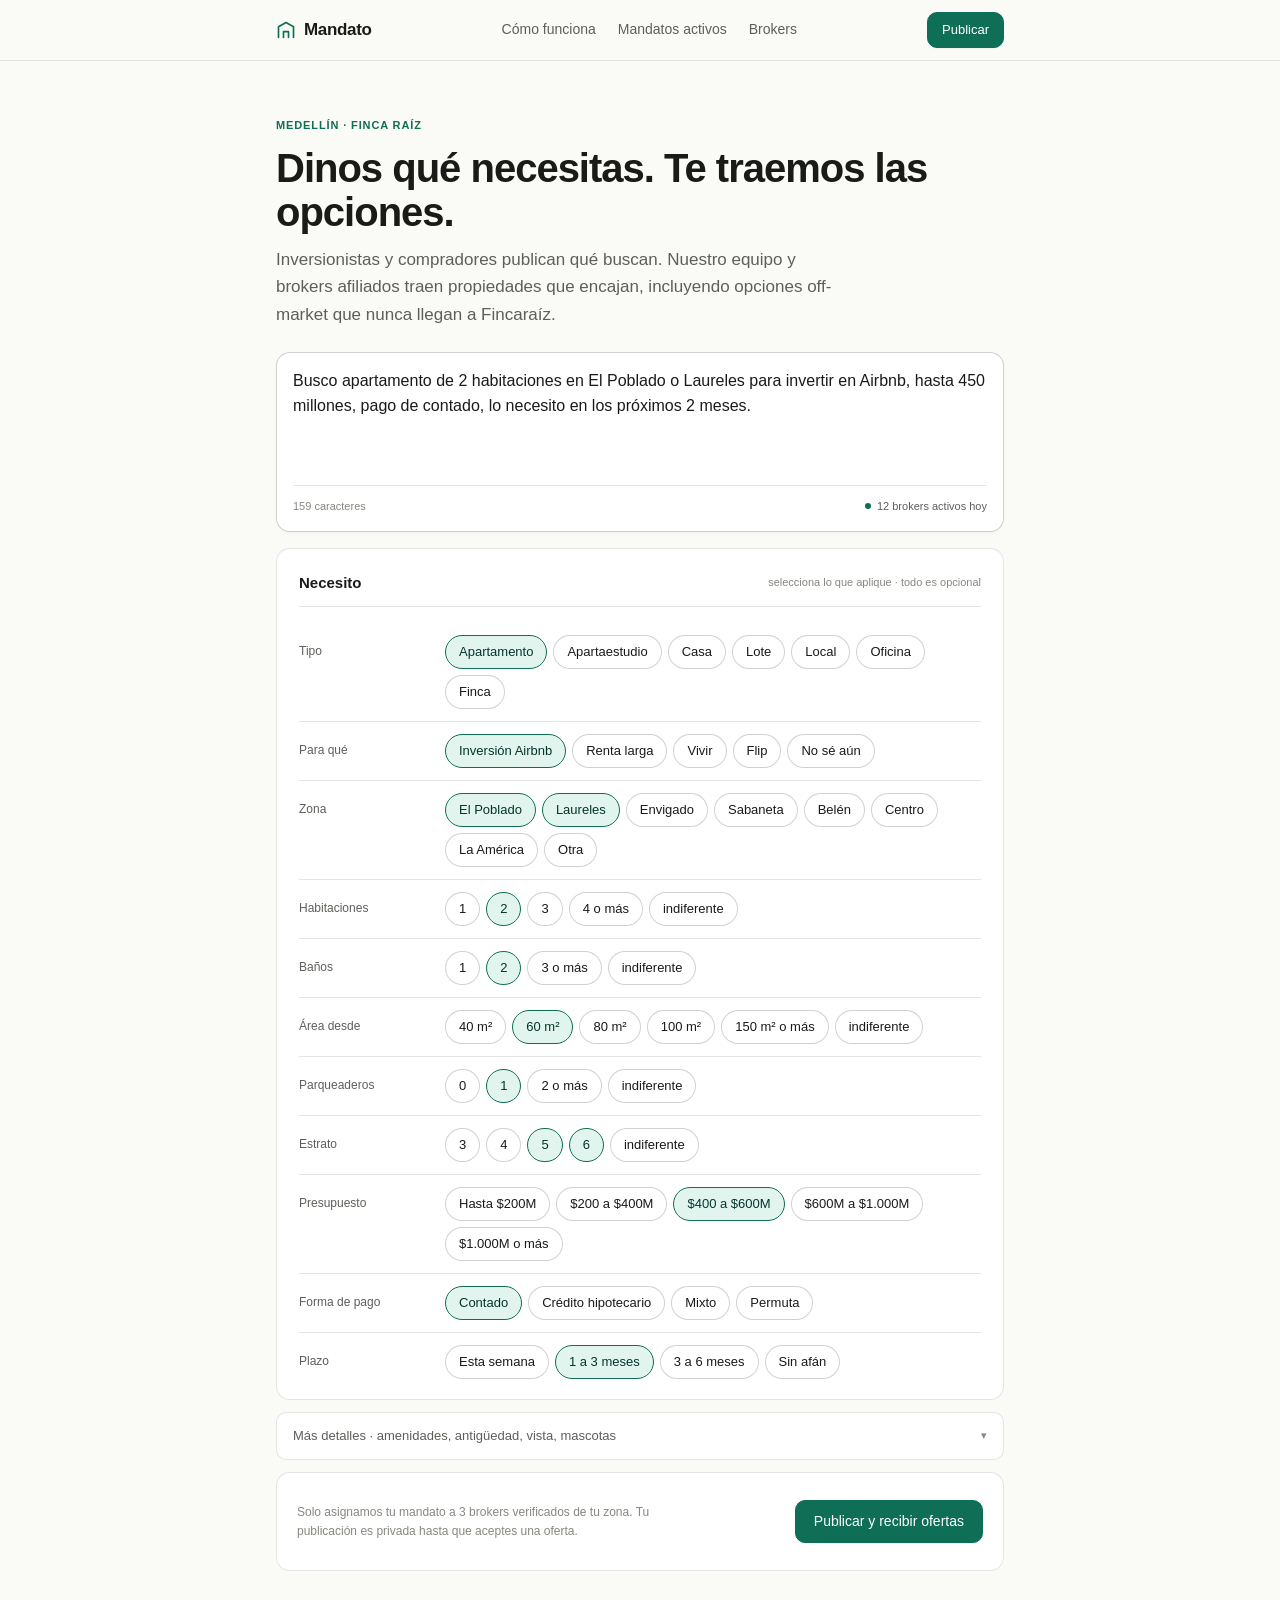
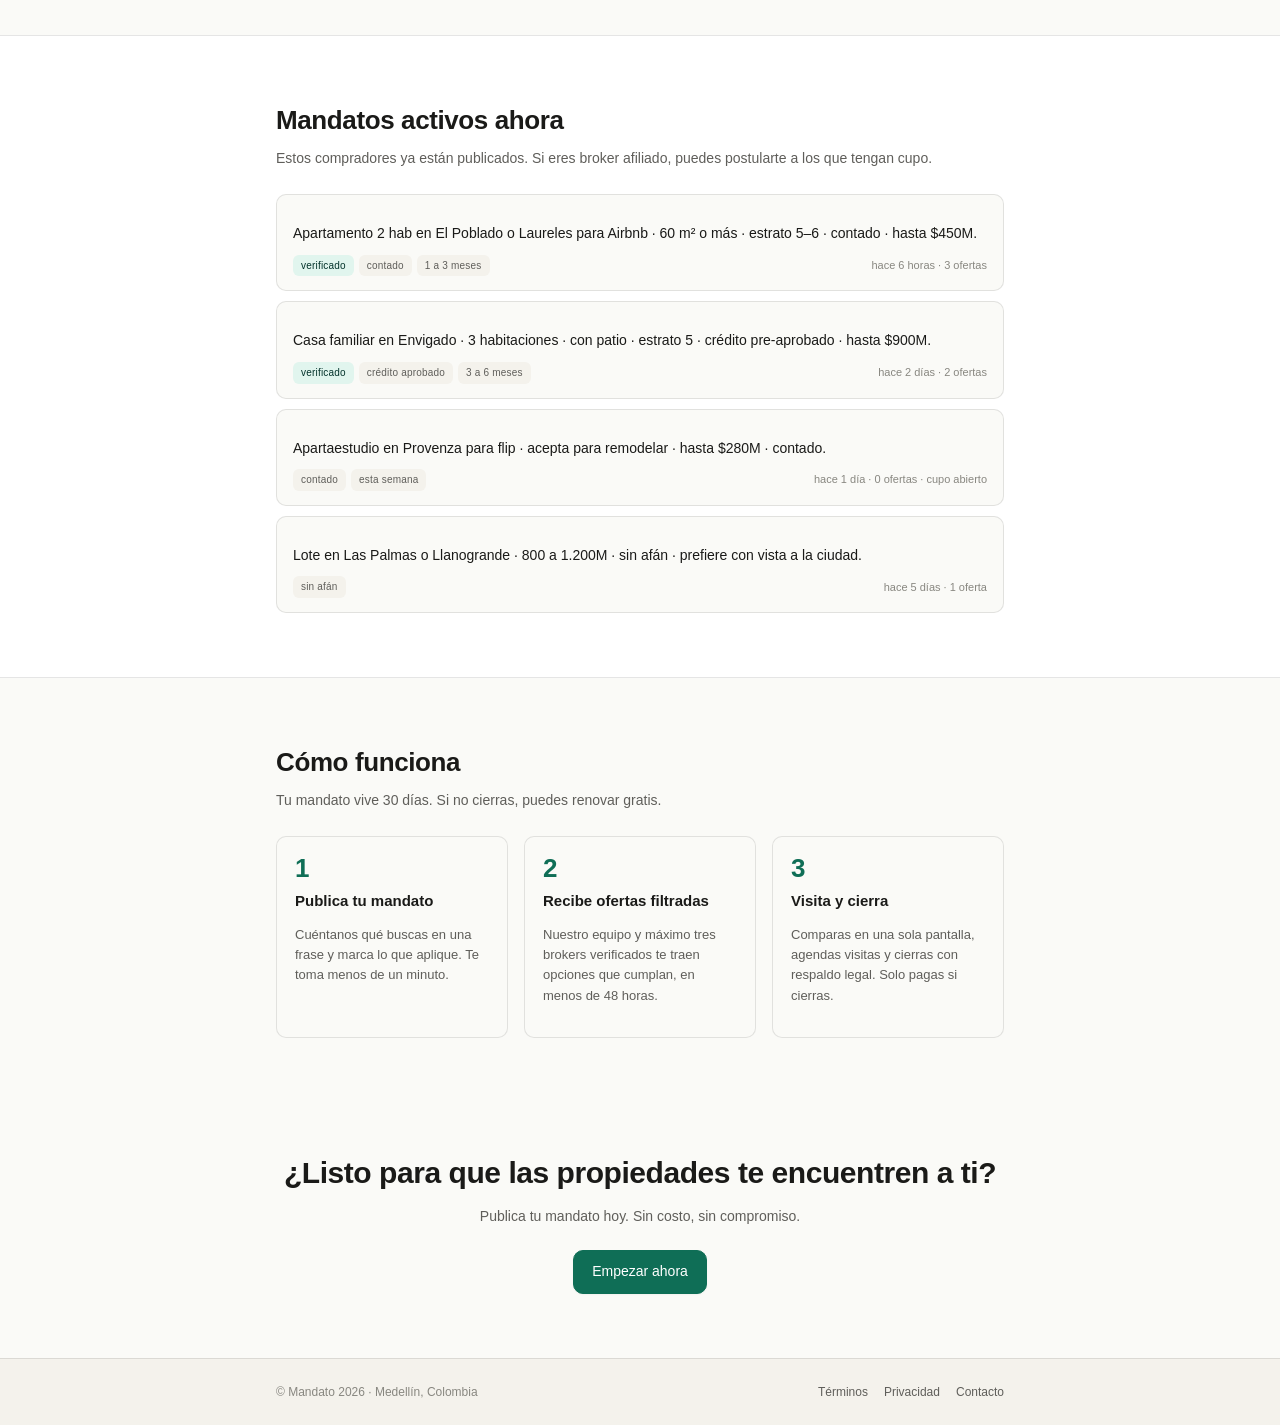
==== index.html @ caf21df0 "Add files via upload" ====
<!DOCTYPE html>
<html lang="es-CO">
<head>
<meta charset="UTF-8">
<meta name="viewport" content="width=device-width, initial-scale=1.0, viewport-fit=cover">
<meta name="theme-color" content="#0F6E56">
<title>Mandato — Dinos qué necesitas. Te traemos las opciones.</title>
<meta name="description" content="Plataforma de finca raíz al revés en Medellín. Publica qué inmueble buscas y recibe ofertas de brokers verificados, incluyendo opciones off-market.">
<meta property="og:title" content="Mandato — Tú dices qué buscas">
<meta property="og:description" content="Inversionistas y compradores publican qué necesitan. Brokers afiliados traen las opciones.">
<meta property="og:type" content="website">
<style>
  /* ===== Reset ===== */
  *, *::before, *::after { box-sizing: border-box; }
  html { -webkit-text-size-adjust: 100%; scroll-behavior: smooth; }
  body { margin: 0; }
  button { font: inherit; color: inherit; cursor: pointer; }
  textarea { font: inherit; }
  a { color: inherit; }

  /* ===== Variables ===== */
  :root {
    --brand: #0F6E56;
    --brand-hover: #0C5A47;
    --brand-light: #E1F5EE;
    --brand-text: #04342C;
    --bg: #FAFAF7;
    --surface: #FFFFFF;
    --surface-alt: #F4F2EC;
    --text: #1A1A18;
    --text-muted: #5F5E5A;
    --text-faint: #888780;
    --border: rgba(0, 0, 0, 0.1);
    --border-strong: rgba(0, 0, 0, 0.18);
    --radius-sm: 6px;
    --radius-md: 10px;
    --radius-lg: 14px;
    --radius-pill: 999px;
    --shadow-sm: 0 1px 2px rgba(0, 0, 0, 0.04);
    --shadow-md: 0 4px 16px rgba(0, 0, 0, 0.06);
    --font-sans: -apple-system, BlinkMacSystemFont, "Inter", "Segoe UI", Roboto, "Helvetica Neue", Arial, sans-serif;
    --max-width: 760px;
  }

  @media (prefers-color-scheme: dark) {
    :root {
      --brand: #5DCAA5;
      --brand-hover: #7FD9BC;
      --brand-light: rgba(29, 158, 117, 0.18);
      --brand-text: #9FE1CB;
      --bg: #18181A;
      --surface: #1F1F22;
      --surface-alt: #15151A;
      --text: #F2F1ED;
      --text-muted: #A8A8A4;
      --text-faint: #6E6E6A;
      --border: rgba(255, 255, 255, 0.08);
      --border-strong: rgba(255, 255, 255, 0.16);
    }
  }

  body {
    font-family: var(--font-sans);
    font-size: 16px;
    line-height: 1.55;
    color: var(--text);
    background: var(--bg);
    -webkit-font-smoothing: antialiased;
    -moz-osx-font-smoothing: grayscale;
  }

  /* ===== Layout helpers ===== */
  .wrap { max-width: var(--max-width); margin: 0 auto; padding: 0 16px; }
  .sr-only { position: absolute; width: 1px; height: 1px; padding: 0; margin: -1px; overflow: hidden; clip: rect(0,0,0,0); white-space: nowrap; border: 0; }

  /* ===== Navbar ===== */
  .nav {
    position: sticky;
    top: 0;
    z-index: 50;
    background: rgba(250, 250, 247, 0.92);
    backdrop-filter: saturate(140%) blur(10px);
    -webkit-backdrop-filter: saturate(140%) blur(10px);
    border-bottom: 0.5px solid var(--border);
  }
  @media (prefers-color-scheme: dark) {
    .nav { background: rgba(24, 24, 26, 0.85); }
  }
  .nav-inner {
    display: flex;
    justify-content: space-between;
    align-items: center;
    padding: 12px 16px;
    max-width: var(--max-width);
    margin: 0 auto;
  }
  .brand { display: flex; align-items: center; gap: 8px; text-decoration: none; }
  .brand-icon { color: var(--brand); }
  .brand-name { font-size: 17px; font-weight: 600; letter-spacing: -0.02em; color: var(--text); }
  .nav-links { display: none; gap: 22px; align-items: center; }
  .nav-links a { text-decoration: none; color: var(--text-muted); font-size: 14px; transition: color 0.15s; }
  .nav-links a:hover { color: var(--text); }
  @media (min-width: 720px) {
    .nav-links { display: flex; }
  }

  /* ===== Buttons ===== */
  .btn {
    display: inline-flex;
    align-items: center;
    justify-content: center;
    gap: 6px;
    padding: 10px 18px;
    border-radius: var(--radius-md);
    font-size: 14px;
    font-weight: 500;
    border: 0.5px solid var(--border-strong);
    background: var(--surface);
    color: var(--text);
    transition: all 0.15s;
    text-decoration: none;
    min-height: 40px;
  }
  .btn:hover { background: var(--surface-alt); }
  .btn-primary {
    background: var(--brand);
    border-color: var(--brand);
    color: white;
    box-shadow: var(--shadow-sm);
  }
  .btn-primary:hover { background: var(--brand-hover); border-color: var(--brand-hover); }
  .btn-sm { padding: 7px 14px; font-size: 13px; min-height: 34px; }
  .btn-block { width: 100%; }
  @media (min-width: 720px) {
    .btn-block { width: auto; }
  }

  /* ===== Hero ===== */
  .hero {
    padding: 32px 0 24px;
  }
  .hero-eyebrow {
    font-size: 11px;
    color: var(--brand);
    letter-spacing: 0.08em;
    text-transform: uppercase;
    font-weight: 600;
    margin-bottom: 12px;
  }
  .hero h1 {
    font-size: 28px;
    line-height: 1.15;
    letter-spacing: -0.025em;
    margin: 0 0 12px;
    font-weight: 600;
    color: var(--text);
  }
  .hero-lead {
    font-size: 15px;
    color: var(--text-muted);
    line-height: 1.6;
    margin: 0 0 24px;
    max-width: 580px;
  }
  @media (min-width: 720px) {
    .hero { padding: 56px 0 32px; }
    .hero h1 { font-size: 40px; line-height: 1.1; }
    .hero-lead { font-size: 17px; }
  }

  /* ===== Composer ===== */
  .composer {
    background: var(--surface);
    border: 0.5px solid var(--border-strong);
    border-radius: var(--radius-lg);
    padding: 16px;
    margin-bottom: 16px;
    box-shadow: var(--shadow-sm);
    transition: border-color 0.15s, box-shadow 0.15s;
  }
  .composer:focus-within {
    border-color: var(--brand);
    box-shadow: 0 0 0 3px var(--brand-light);
  }
  .composer textarea {
    width: 100%;
    min-height: 96px;
    border: none;
    background: transparent;
    resize: none;
    font-size: 16px;
    line-height: 1.55;
    color: var(--text);
    outline: none;
    padding: 0;
  }
  .composer textarea::placeholder { color: var(--text-faint); }
  .composer-foot {
    display: flex;
    justify-content: space-between;
    align-items: center;
    margin-top: 12px;
    padding-top: 12px;
    border-top: 0.5px solid var(--border);
    font-size: 11px;
    color: var(--text-faint);
    flex-wrap: wrap;
    gap: 8px;
  }

  /* ===== Necesito block ===== */
  .necesito {
    background: var(--surface);
    border: 0.5px solid var(--border);
    border-radius: var(--radius-lg);
    padding: 18px 16px 6px;
    margin-bottom: 12px;
  }
  .necesito-head {
    display: flex;
    justify-content: space-between;
    align-items: center;
    margin-bottom: 16px;
    padding-bottom: 12px;
    border-bottom: 0.5px solid var(--border);
    flex-wrap: wrap;
    gap: 6px;
  }
  .necesito-title { font-size: 15px; font-weight: 600; }
  .necesito-sub { font-size: 11px; color: var(--text-faint); }
  .row {
    padding: 12px 0;
    border-bottom: 0.5px solid var(--border);
  }
  .row:last-child { border-bottom: none; }
  .row-label {
    display: block;
    font-size: 12px;
    color: var(--text-muted);
    font-weight: 500;
    margin-bottom: 8px;
  }
  @media (min-width: 640px) {
    .necesito { padding: 22px 22px 8px; }
    .row {
      display: grid;
      grid-template-columns: 130px 1fr;
      gap: 16px;
      align-items: flex-start;
    }
    .row-label { padding-top: 7px; margin-bottom: 0; }
  }

  /* ===== Chips ===== */
  .chip-row {
    display: flex;
    flex-wrap: wrap;
    gap: 6px;
  }
  .chip {
    border: 0.5px solid var(--border-strong);
    background: var(--surface);
    padding: 8px 13px;
    border-radius: var(--radius-pill);
    font-size: 13px;
    cursor: pointer;
    user-select: none;
    color: var(--text);
    transition: all 0.12s;
    line-height: 1.2;
    min-height: 34px;
    display: inline-flex;
    align-items: center;
  }
  .chip:hover { border-color: var(--text-muted); }
  .chip.selected {
    background: var(--brand-light);
    border-color: var(--brand);
    color: var(--brand-text);
    font-weight: 500;
  }
  .chip:active { transform: scale(0.97); }

  /* ===== More toggle ===== */
  .more-toggle {
    background: var(--surface);
    border: 0.5px solid var(--border);
    border-radius: var(--radius-md);
    padding: 13px 16px;
    margin-bottom: 12px;
    width: 100%;
    display: flex;
    justify-content: space-between;
    align-items: center;
    user-select: none;
    text-align: left;
    transition: background 0.12s;
  }
  .more-toggle:hover { background: var(--surface-alt); }
  .more-toggle-text { font-size: 13px; color: var(--text-muted); }
  .more-toggle-arrow {
    color: var(--text-faint);
    font-size: 11px;
    transition: transform 0.2s;
    margin-left: 8px;
  }
  .more-toggle.open .more-toggle-arrow { transform: rotate(180deg); }
  .more-content {
    max-height: 0;
    overflow: hidden;
    transition: max-height 0.3s ease;
  }
  .more-content.open { max-height: 1200px; }
  .more-inner {
    background: var(--surface);
    border: 0.5px solid var(--border);
    border-radius: var(--radius-lg);
    padding: 14px 16px 6px;
    margin-bottom: 12px;
  }
  @media (min-width: 640px) {
    .more-inner { padding: 18px 22px 8px; }
  }

  /* ===== Publish bar ===== */
  .publish-bar {
    display: flex;
    flex-direction: column;
    gap: 14px;
    padding: 16px;
    background: var(--surface);
    border: 0.5px solid var(--border);
    border-radius: var(--radius-lg);
    margin-bottom: 32px;
  }
  .publish-note {
    font-size: 12px;
    color: var(--text-faint);
    line-height: 1.55;
  }
  @media (min-width: 720px) {
    .publish-bar {
      flex-direction: row;
      align-items: center;
      justify-content: space-between;
      padding: 18px 20px;
    }
    .publish-note { max-width: 380px; }
  }

  /* ===== Sections ===== */
  .section {
    padding: 40px 0;
  }
  .section.alt {
    background: var(--surface);
    border-top: 0.5px solid var(--border);
    border-bottom: 0.5px solid var(--border);
  }
  .section h2 {
    font-size: 22px;
    margin: 0 0 8px;
    font-weight: 600;
    letter-spacing: -0.015em;
  }
  .section-sub {
    font-size: 14px;
    color: var(--text-muted);
    margin: 0 0 24px;
  }
  @media (min-width: 720px) {
    .section { padding: 64px 0; }
    .section h2 { font-size: 26px; }
  }

  /* ===== Live feed ===== */
  .live-feed {
    display: flex;
    flex-direction: column;
    gap: 10px;
  }
  .live-card {
    background: var(--bg);
    border: 0.5px solid var(--border);
    border-radius: var(--radius-md);
    padding: 14px 16px;
    transition: border-color 0.15s;
  }
  .live-card:hover { border-color: var(--border-strong); }
  .live-text {
    font-size: 14px;
    line-height: 1.55;
    color: var(--text);
    margin-bottom: 10px;
  }
  .live-meta {
    display: flex;
    justify-content: space-between;
    align-items: center;
    flex-wrap: wrap;
    gap: 8px;
  }
  .live-tags { display: flex; gap: 5px; flex-wrap: wrap; }
  .live-tag {
    font-size: 10px;
    padding: 3px 8px;
    border-radius: var(--radius-sm);
    background: var(--surface-alt);
    color: var(--text-muted);
    font-weight: 500;
    letter-spacing: 0.02em;
  }
  .live-tag.hot {
    background: var(--brand-light);
    color: var(--brand-text);
  }
  .live-time { font-size: 11px; color: var(--text-faint); }

  /* ===== How it works ===== */
  .how-grid {
    display: grid;
    grid-template-columns: 1fr;
    gap: 14px;
  }
  .how-card {
    background: var(--bg);
    border: 0.5px solid var(--border);
    border-radius: var(--radius-md);
    padding: 18px 18px;
  }
  .how-num {
    font-size: 26px;
    font-weight: 600;
    color: var(--brand);
    margin-bottom: 8px;
    letter-spacing: -0.02em;
    line-height: 1;
  }
  .how-title {
    font-size: 15px;
    font-weight: 600;
    margin-bottom: 6px;
  }
  .how-desc {
    font-size: 13px;
    color: var(--text-muted);
    line-height: 1.55;
  }
  @media (min-width: 720px) {
    .how-grid { grid-template-columns: repeat(3, 1fr); gap: 16px; }
  }

  /* ===== Final CTA ===== */
  .final-cta {
    text-align: center;
    padding: 48px 0 64px;
  }
  .final-cta h2 {
    font-size: 24px;
    margin: 0 0 10px;
    font-weight: 600;
    letter-spacing: -0.015em;
  }
  .final-cta p {
    font-size: 14px;
    color: var(--text-muted);
    margin: 0 0 22px;
  }
  @media (min-width: 720px) {
    .final-cta h2 { font-size: 30px; }
  }

  /* ===== Footer ===== */
  footer {
    padding: 24px 0;
    background: var(--surface-alt);
    border-top: 0.5px solid var(--border);
  }
  .foot-inner {
    display: flex;
    justify-content: space-between;
    align-items: center;
    flex-wrap: wrap;
    gap: 12px;
  }
  .foot-text { font-size: 12px; color: var(--text-faint); }
  .foot-links { display: flex; gap: 16px; }
  .foot-links a {
    font-size: 12px;
    color: var(--text-muted);
    text-decoration: none;
    transition: color 0.12s;
  }
  .foot-links a:hover { color: var(--text); }

  /* ===== Live indicator ===== */
  .live-indicator {
    display: inline-flex;
    align-items: center;
    gap: 6px;
    font-size: 11px;
    color: var(--text-muted);
  }
  .live-dot {
    width: 6px;
    height: 6px;
    border-radius: 50%;
    background: var(--brand);
    animation: pulse 2s ease-in-out infinite;
  }
  @keyframes pulse {
    0%, 100% { opacity: 1; }
    50% { opacity: 0.4; }
  }
</style>
</head>
<body>

<header class="nav">
  <div class="nav-inner">
    <a href="#" class="brand" aria-label="Mandato inicio">
      <svg class="brand-icon" width="20" height="20" viewBox="0 0 24 24" fill="none" stroke="currentColor" stroke-width="2" stroke-linecap="round" stroke-linejoin="round">
        <path d="M3 21V8l9-5 9 5v13"/>
        <path d="M9 21v-7h6v7"/>
      </svg>
      <span class="brand-name">Mandato</span>
    </a>
    <nav class="nav-links" aria-label="Principal">
      <a href="#como-funciona">Cómo funciona</a>
      <a href="#mandatos">Mandatos activos</a>
      <a href="#brokers">Brokers</a>
    </nav>
    <a href="#publicar" class="btn btn-primary btn-sm">Publicar</a>
  </div>
</header>

<main>

<section class="hero" id="publicar">
  <div class="wrap">
    <div class="hero-eyebrow">Medellín · finca raíz</div>
    <h1>Dinos qué necesitas. Te traemos las opciones.</h1>
    <p class="hero-lead">Inversionistas y compradores publican qué buscan. Nuestro equipo y brokers afiliados traen propiedades que encajan, incluyendo opciones off-market que nunca llegan a Fincaraíz.</p>

    <div class="composer">
      <label class="sr-only" for="post">Cuéntanos qué necesitas</label>
      <textarea id="post" rows="3" placeholder="Cuéntanos en tus palabras qué buscas...">Busco apartamento de 2 habitaciones en El Poblado o Laureles para invertir en Airbnb, hasta 450 millones, pago de contado, lo necesito en los próximos 2 meses.</textarea>
      <div class="composer-foot">
        <span id="count">156 caracteres</span>
        <span class="live-indicator"><span class="live-dot"></span>12 brokers activos hoy</span>
      </div>
    </div>

    <div class="necesito">
      <div class="necesito-head">
        <span class="necesito-title">Necesito</span>
        <span class="necesito-sub">selecciona lo que aplique · todo es opcional</span>
      </div>

      <div class="row">
        <span class="row-label">Tipo</span>
        <div class="chip-row" data-multi>
          <button type="button" class="chip selected">Apartamento</button>
          <button type="button" class="chip">Apartaestudio</button>
          <button type="button" class="chip">Casa</button>
          <button type="button" class="chip">Lote</button>
          <button type="button" class="chip">Local</button>
          <button type="button" class="chip">Oficina</button>
          <button type="button" class="chip">Finca</button>
        </div>
      </div>

      <div class="row">
        <span class="row-label">Para qué</span>
        <div class="chip-row" data-single>
          <button type="button" class="chip selected">Inversión Airbnb</button>
          <button type="button" class="chip">Renta larga</button>
          <button type="button" class="chip">Vivir</button>
          <button type="button" class="chip">Flip</button>
          <button type="button" class="chip">No sé aún</button>
        </div>
      </div>

      <div class="row">
        <span class="row-label">Zona</span>
        <div class="chip-row" data-multi>
          <button type="button" class="chip selected">El Poblado</button>
          <button type="button" class="chip selected">Laureles</button>
          <button type="button" class="chip">Envigado</button>
          <button type="button" class="chip">Sabaneta</button>
          <button type="button" class="chip">Belén</button>
          <button type="button" class="chip">Centro</button>
          <button type="button" class="chip">La América</button>
          <button type="button" class="chip">Otra</button>
        </div>
      </div>

      <div class="row">
        <span class="row-label">Habitaciones</span>
        <div class="chip-row" data-multi>
          <button type="button" class="chip">1</button>
          <button type="button" class="chip selected">2</button>
          <button type="button" class="chip">3</button>
          <button type="button" class="chip">4 o más</button>
          <button type="button" class="chip">indiferente</button>
        </div>
      </div>

      <div class="row">
        <span class="row-label">Baños</span>
        <div class="chip-row" data-multi>
          <button type="button" class="chip">1</button>
          <button type="button" class="chip selected">2</button>
          <button type="button" class="chip">3 o más</button>
          <button type="button" class="chip">indiferente</button>
        </div>
      </div>

      <div class="row">
        <span class="row-label">Área desde</span>
        <div class="chip-row" data-single>
          <button type="button" class="chip">40 m²</button>
          <button type="button" class="chip selected">60 m²</button>
          <button type="button" class="chip">80 m²</button>
          <button type="button" class="chip">100 m²</button>
          <button type="button" class="chip">150 m² o más</button>
          <button type="button" class="chip">indiferente</button>
        </div>
      </div>

      <div class="row">
        <span class="row-label">Parqueaderos</span>
        <div class="chip-row" data-single>
          <button type="button" class="chip">0</button>
          <button type="button" class="chip selected">1</button>
          <button type="button" class="chip">2 o más</button>
          <button type="button" class="chip">indiferente</button>
        </div>
      </div>

      <div class="row">
        <span class="row-label">Estrato</span>
        <div class="chip-row" data-multi>
          <button type="button" class="chip">3</button>
          <button type="button" class="chip">4</button>
          <button type="button" class="chip selected">5</button>
          <button type="button" class="chip selected">6</button>
          <button type="button" class="chip">indiferente</button>
        </div>
      </div>

      <div class="row">
        <span class="row-label">Presupuesto</span>
        <div class="chip-row" data-single>
          <button type="button" class="chip">Hasta $200M</button>
          <button type="button" class="chip">$200 a $400M</button>
          <button type="button" class="chip selected">$400 a $600M</button>
          <button type="button" class="chip">$600M a $1.000M</button>
          <button type="button" class="chip">$1.000M o más</button>
        </div>
      </div>

      <div class="row">
        <span class="row-label">Forma de pago</span>
        <div class="chip-row" data-single>
          <button type="button" class="chip selected">Contado</button>
          <button type="button" class="chip">Crédito hipotecario</button>
          <button type="button" class="chip">Mixto</button>
          <button type="button" class="chip">Permuta</button>
        </div>
      </div>

      <div class="row">
        <span class="row-label">Plazo</span>
        <div class="chip-row" data-single>
          <button type="button" class="chip">Esta semana</button>
          <button type="button" class="chip selected">1 a 3 meses</button>
          <button type="button" class="chip">3 a 6 meses</button>
          <button type="button" class="chip">Sin afán</button>
        </div>
      </div>
    </div>

    <button type="button" class="more-toggle" id="more-toggle" aria-expanded="false" aria-controls="more-content">
      <span class="more-toggle-text">Más detalles · amenidades, antigüedad, vista, mascotas</span>
      <span class="more-toggle-arrow" aria-hidden="true">▾</span>
    </button>

    <div class="more-content" id="more-content">
      <div class="more-inner">
        <div class="row">
          <span class="row-label">Estado</span>
          <div class="chip-row" data-multi>
            <button type="button" class="chip">Sobre planos</button>
            <button type="button" class="chip">Nuevo</button>
            <button type="button" class="chip selected">Usado</button>
            <button type="button" class="chip">Para remodelar</button>
          </div>
        </div>
        <div class="row">
          <span class="row-label">Antigüedad</span>
          <div class="chip-row" data-single>
            <button type="button" class="chip">Menos de 5 años</button>
            <button type="button" class="chip selected">Menos de 15 años</button>
            <button type="button" class="chip">Indiferente</button>
          </div>
        </div>
        <div class="row">
          <span class="row-label">Amoblado</span>
          <div class="chip-row" data-single>
            <button type="button" class="chip">Sí</button>
            <button type="button" class="chip">No</button>
            <button type="button" class="chip selected">Indiferente</button>
          </div>
        </div>
        <div class="row">
          <span class="row-label">Amenidades</span>
          <div class="chip-row" data-multi>
            <button type="button" class="chip selected">Ascensor</button>
            <button type="button" class="chip">Piscina</button>
            <button type="button" class="chip">Gimnasio</button>
            <button type="button" class="chip selected">Balcón</button>
            <button type="button" class="chip">Terraza</button>
            <button type="button" class="chip">Salón social</button>
            <button type="button" class="chip selected">Vigilancia 24h</button>
          </div>
        </div>
        <div class="row">
          <span class="row-label">Vista</span>
          <div class="chip-row" data-single>
            <button type="button" class="chip">Ciudad</button>
            <button type="button" class="chip">Montaña</button>
            <button type="button" class="chip">Interior</button>
            <button type="button" class="chip selected">Indiferente</button>
          </div>
        </div>
        <div class="row">
          <span class="row-label">Mascotas</span>
          <div class="chip-row" data-single>
            <button type="button" class="chip">Sí, las llevo</button>
            <button type="button" class="chip selected">No aplica</button>
          </div>
        </div>
      </div>
    </div>

    <div class="publish-bar">
      <p class="publish-note">Solo asignamos tu mandato a 3 brokers verificados de tu zona. Tu publicación es privada hasta que aceptes una oferta.</p>
      <button type="button" class="btn btn-primary btn-block" id="publish-btn">Publicar y recibir ofertas</button>
    </div>
  </div>
</section>

<section class="section alt" id="mandatos">
  <div class="wrap">
    <h2>Mandatos activos ahora</h2>
    <p class="section-sub">Estos compradores ya están publicados. Si eres broker afiliado, puedes postularte a los que tengan cupo.</p>
    <div class="live-feed">
      <article class="live-card">
        <p class="live-text">Apartamento 2 hab en El Poblado o Laureles para Airbnb · 60 m² o más · estrato 5–6 · contado · hasta $450M.</p>
        <div class="live-meta">
          <div class="live-tags">
            <span class="live-tag hot">verificado</span>
            <span class="live-tag">contado</span>
            <span class="live-tag">1 a 3 meses</span>
          </div>
          <span class="live-time">hace 6 horas · 3 ofertas</span>
        </div>
      </article>
      <article class="live-card">
        <p class="live-text">Casa familiar en Envigado · 3 habitaciones · con patio · estrato 5 · crédito pre-aprobado · hasta $900M.</p>
        <div class="live-meta">
          <div class="live-tags">
            <span class="live-tag hot">verificado</span>
            <span class="live-tag">crédito aprobado</span>
            <span class="live-tag">3 a 6 meses</span>
          </div>
          <span class="live-time">hace 2 días · 2 ofertas</span>
        </div>
      </article>
      <article class="live-card">
        <p class="live-text">Apartaestudio en Provenza para flip · acepta para remodelar · hasta $280M · contado.</p>
        <div class="live-meta">
          <div class="live-tags">
            <span class="live-tag">contado</span>
            <span class="live-tag">esta semana</span>
          </div>
          <span class="live-time">hace 1 día · 0 ofertas · cupo abierto</span>
        </div>
      </article>
      <article class="live-card">
        <p class="live-text">Lote en Las Palmas o Llanogrande · 800 a 1.200M · sin afán · prefiere con vista a la ciudad.</p>
        <div class="live-meta">
          <div class="live-tags">
            <span class="live-tag">sin afán</span>
          </div>
          <span class="live-time">hace 5 días · 1 oferta</span>
        </div>
      </article>
    </div>
  </div>
</section>

<section class="section" id="como-funciona">
  <div class="wrap">
    <h2>Cómo funciona</h2>
    <p class="section-sub">Tu mandato vive 30 días. Si no cierras, puedes renovar gratis.</p>
    <div class="how-grid">
      <article class="how-card">
        <div class="how-num">1</div>
        <div class="how-title">Publica tu mandato</div>
        <p class="how-desc">Cuéntanos qué buscas en una frase y marca lo que aplique. Te toma menos de un minuto.</p>
      </article>
      <article class="how-card">
        <div class="how-num">2</div>
        <div class="how-title">Recibe ofertas filtradas</div>
        <p class="how-desc">Nuestro equipo y máximo tres brokers verificados te traen opciones que cumplan, en menos de 48 horas.</p>
      </article>
      <article class="how-card">
        <div class="how-num">3</div>
        <div class="how-title">Visita y cierra</div>
        <p class="how-desc">Comparas en una sola pantalla, agendas visitas y cierras con respaldo legal. Solo pagas si cierras.</p>
      </article>
    </div>
  </div>
</section>

<section class="final-cta">
  <div class="wrap">
    <h2>¿Listo para que las propiedades te encuentren a ti?</h2>
    <p>Publica tu mandato hoy. Sin costo, sin compromiso.</p>
    <a href="#publicar" class="btn btn-primary">Empezar ahora</a>
  </div>
</section>

</main>

<footer>
  <div class="wrap foot-inner">
    <span class="foot-text">© Mandato 2026 · Medellín, Colombia</span>
    <div class="foot-links">
      <a href="#">Términos</a>
      <a href="#">Privacidad</a>
      <a href="#">Contacto</a>
    </div>
  </div>
</footer>

<script>
(function() {
  // Single-select chip rows
  document.querySelectorAll('.chip-row[data-single]').forEach(function(row) {
    row.querySelectorAll('.chip').forEach(function(chip) {
      chip.addEventListener('click', function() {
        row.querySelectorAll('.chip').forEach(function(c) { c.classList.remove('selected'); });
        chip.classList.add('selected');
      });
    });
  });

  // Multi-select chip rows
  document.querySelectorAll('.chip-row[data-multi]').forEach(function(row) {
    row.querySelectorAll('.chip').forEach(function(chip) {
      chip.addEventListener('click', function() {
        chip.classList.toggle('selected');
      });
    });
  });

  // Composer character count
  var post = document.getElementById('post');
  var count = document.getElementById('count');
  function updateCount() {
    if (post && count) count.textContent = post.value.length + ' caracteres';
  }
  if (post) {
    post.addEventListener('input', updateCount);
    updateCount();
  }

  // More toggle
  var toggle = document.getElementById('more-toggle');
  var content = document.getElementById('more-content');
  if (toggle && content) {
    toggle.addEventListener('click', function() {
      var open = toggle.classList.toggle('open');
      content.classList.toggle('open');
      toggle.setAttribute('aria-expanded', open ? 'true' : 'false');
    });
  }

  // Publish button (placeholder action)
  var publishBtn = document.getElementById('publish-btn');
  if (publishBtn) {
    publishBtn.addEventListener('click', function() {
      var text = post ? post.value.trim() : '';
      if (text.length < 20) {
        alert('Cuéntanos un poco más sobre lo que buscas (mínimo 20 caracteres).');
        if (post) post.focus();
        return;
      }
      alert('¡Tu mandato fue publicado! En las próximas 48 horas recibirás ofertas por WhatsApp.\n\n(En producción: aquí va el formulario de contacto + WhatsApp + verificación.)');
    });
  }
})();
</script>

</body>
</html>
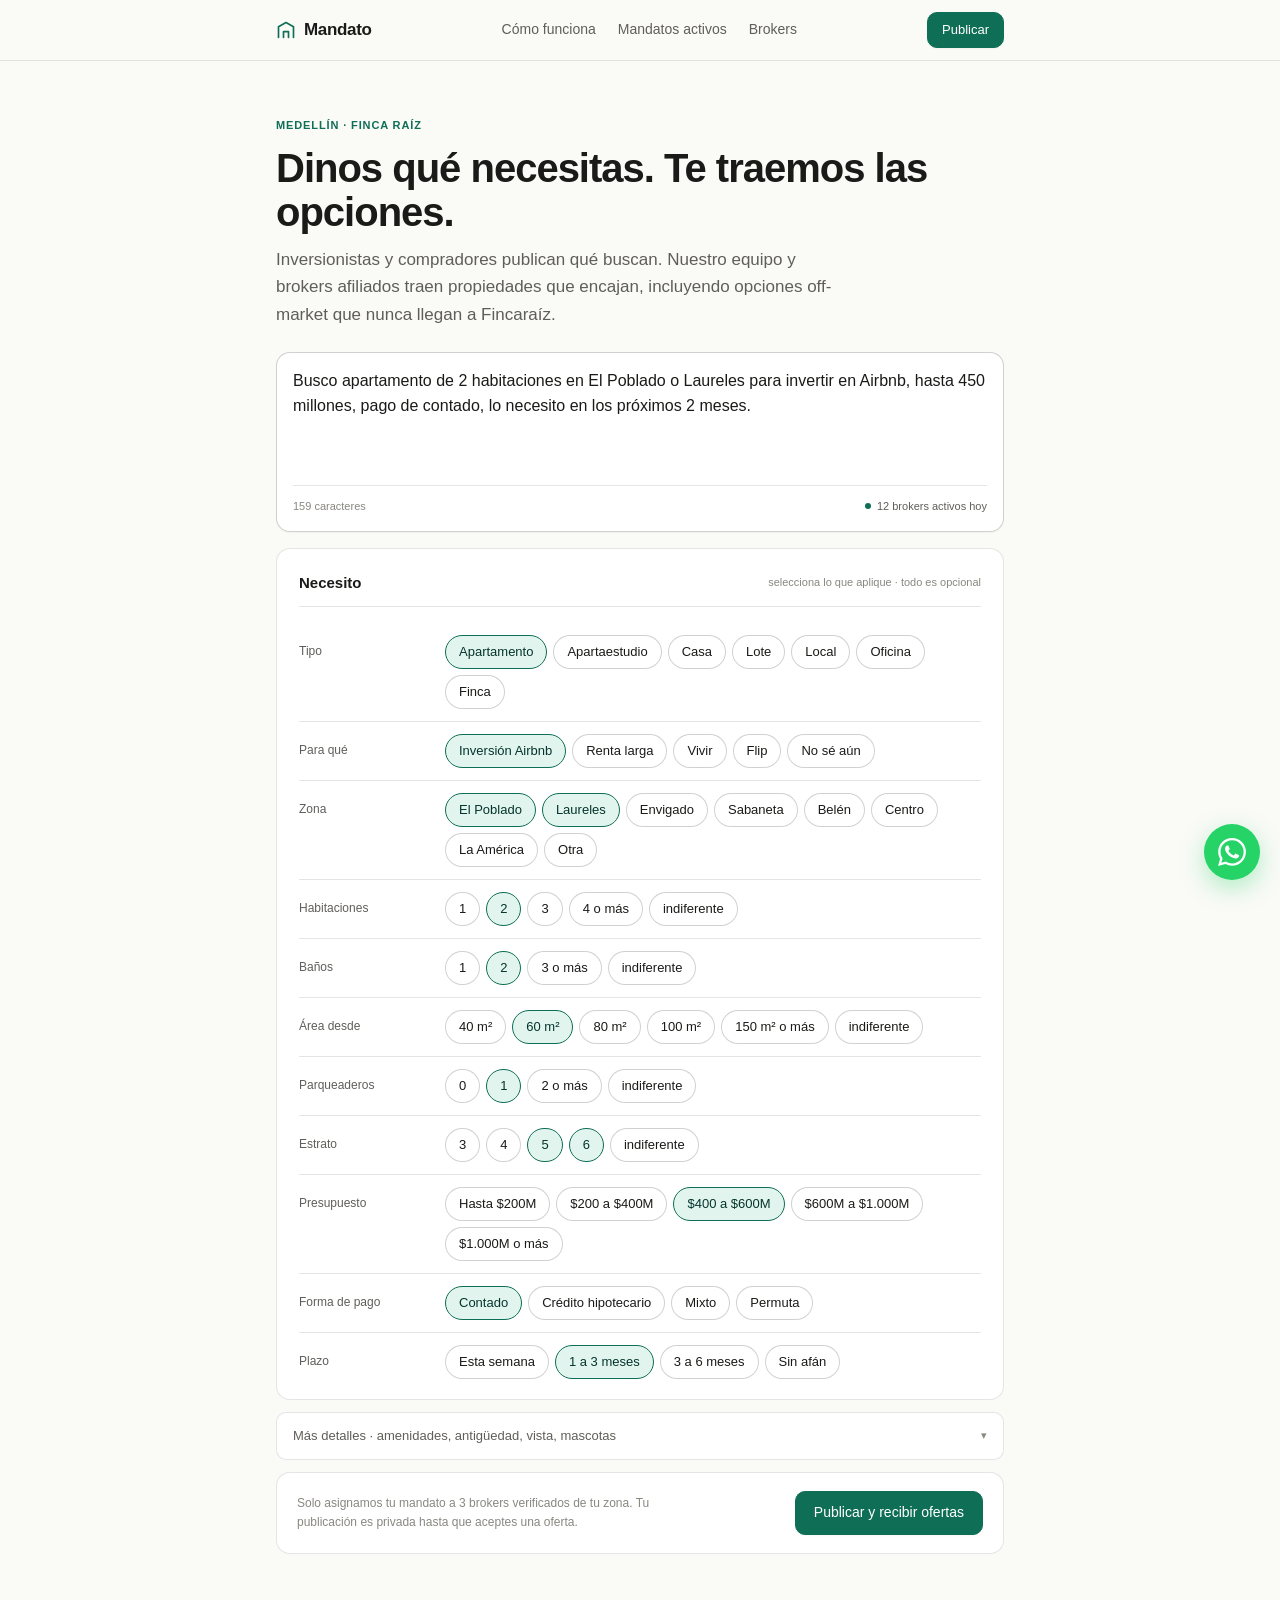
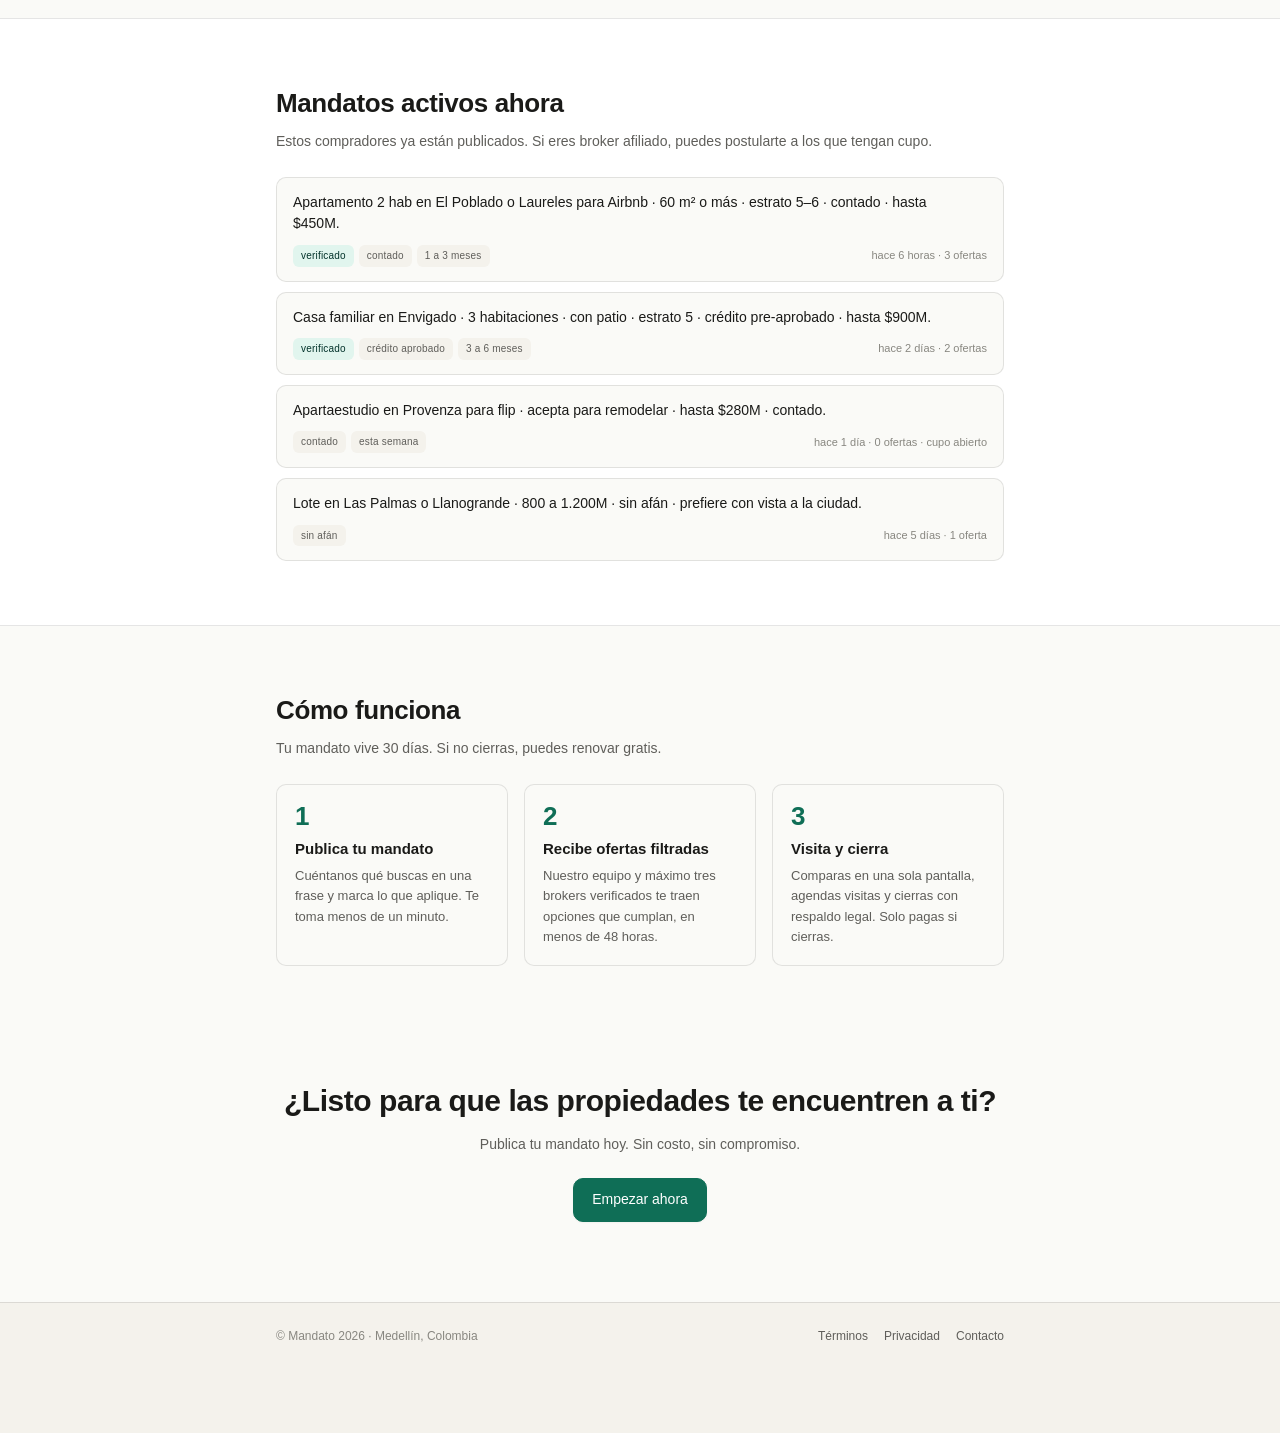
==== commit 31b3b690: "Add files via upload" ====
--- a/index.html
+++ b/index.html
@@ -10,20 +10,21 @@
 <meta property="og:description" content="Inversionistas y compradores publican qué necesitan. Brokers afiliados traen las opciones.">
 <meta property="og:type" content="website">
 <style>
-  /* ===== Reset ===== */
   *, *::before, *::after { box-sizing: border-box; }
   html { -webkit-text-size-adjust: 100%; scroll-behavior: smooth; }
   body { margin: 0; }
+  body.modal-open { overflow: hidden; }
   button { font: inherit; color: inherit; cursor: pointer; }
-  textarea { font: inherit; }
+  textarea, input { font: inherit; }
   a { color: inherit; }
 
-  /* ===== Variables ===== */
   :root {
     --brand: #0F6E56;
     --brand-hover: #0C5A47;
     --brand-light: #E1F5EE;
     --brand-text: #04342C;
+    --whatsapp: #25D366;
+    --whatsapp-hover: #1FB957;
     --bg: #FAFAF7;
     --surface: #FFFFFF;
     --surface-alt: #F4F2EC;
@@ -32,12 +33,15 @@
     --text-faint: #888780;
     --border: rgba(0, 0, 0, 0.1);
     --border-strong: rgba(0, 0, 0, 0.18);
+    --danger: #A32D2D;
+    --danger-light: #FCEBEB;
     --radius-sm: 6px;
     --radius-md: 10px;
     --radius-lg: 14px;
     --radius-pill: 999px;
     --shadow-sm: 0 1px 2px rgba(0, 0, 0, 0.04);
-    --shadow-md: 0 4px 16px rgba(0, 0, 0, 0.06);
+    --shadow-md: 0 4px 16px rgba(0, 0, 0, 0.08);
+    --shadow-lg: 0 12px 40px rgba(0, 0, 0, 0.18);
     --font-sans: -apple-system, BlinkMacSystemFont, "Inter", "Segoe UI", Roboto, "Helvetica Neue", Arial, sans-serif;
     --max-width: 760px;
   }
@@ -48,6 +52,8 @@
       --brand-hover: #7FD9BC;
       --brand-light: rgba(29, 158, 117, 0.18);
       --brand-text: #9FE1CB;
+      --whatsapp: #25D366;
+      --whatsapp-hover: #2EE074;
       --bg: #18181A;
       --surface: #1F1F22;
       --surface-alt: #15151A;
@@ -56,6 +62,8 @@
       --text-faint: #6E6E6A;
       --border: rgba(255, 255, 255, 0.08);
       --border-strong: rgba(255, 255, 255, 0.16);
+      --danger: #F09595;
+      --danger-light: rgba(226, 75, 74, 0.15);
     }
   }
 
@@ -69,11 +77,10 @@
     -moz-osx-font-smoothing: grayscale;
   }
 
-  /* ===== Layout helpers ===== */
   .wrap { max-width: var(--max-width); margin: 0 auto; padding: 0 16px; }
   .sr-only { position: absolute; width: 1px; height: 1px; padding: 0; margin: -1px; overflow: hidden; clip: rect(0,0,0,0); white-space: nowrap; border: 0; }
 
-  /* ===== Navbar ===== */
+  /* Navbar */
   .nav {
     position: sticky;
     top: 0;
@@ -104,7 +111,7 @@
     .nav-links { display: flex; }
   }
 
-  /* ===== Buttons ===== */
+  /* Buttons */
   .btn {
     display: inline-flex;
     align-items: center;
@@ -122,6 +129,7 @@
     min-height: 40px;
   }
   .btn:hover { background: var(--surface-alt); }
+  .btn:disabled { opacity: 0.6; cursor: not-allowed; }
   .btn-primary {
     background: var(--brand);
     border-color: var(--brand);
@@ -135,10 +143,8 @@
     .btn-block { width: auto; }
   }
 
-  /* ===== Hero ===== */
-  .hero {
-    padding: 32px 0 24px;
-  }
+  /* Hero */
+  .hero { padding: 32px 0 24px; }
   .hero-eyebrow {
     font-size: 11px;
     color: var(--brand);
@@ -153,7 +159,6 @@
     letter-spacing: -0.025em;
     margin: 0 0 12px;
     font-weight: 600;
-    color: var(--text);
   }
   .hero-lead {
     font-size: 15px;
@@ -168,7 +173,7 @@
     .hero-lead { font-size: 17px; }
   }
 
-  /* ===== Composer ===== */
+  /* Composer */
   .composer {
     background: var(--surface);
     border: 0.5px solid var(--border-strong);
@@ -208,7 +213,7 @@
     gap: 8px;
   }
 
-  /* ===== Necesito block ===== */
+  /* Necesito */
   .necesito {
     background: var(--surface);
     border: 0.5px solid var(--border);
@@ -228,35 +233,17 @@
   }
   .necesito-title { font-size: 15px; font-weight: 600; }
   .necesito-sub { font-size: 11px; color: var(--text-faint); }
-  .row {
-    padding: 12px 0;
-    border-bottom: 0.5px solid var(--border);
-  }
+  .row { padding: 12px 0; border-bottom: 0.5px solid var(--border); }
   .row:last-child { border-bottom: none; }
-  .row-label {
-    display: block;
-    font-size: 12px;
-    color: var(--text-muted);
-    font-weight: 500;
-    margin-bottom: 8px;
-  }
+  .row-label { display: block; font-size: 12px; color: var(--text-muted); font-weight: 500; margin-bottom: 8px; }
   @media (min-width: 640px) {
     .necesito { padding: 22px 22px 8px; }
-    .row {
-      display: grid;
-      grid-template-columns: 130px 1fr;
-      gap: 16px;
-      align-items: flex-start;
-    }
+    .row { display: grid; grid-template-columns: 130px 1fr; gap: 16px; align-items: flex-start; }
     .row-label { padding-top: 7px; margin-bottom: 0; }
   }
 
-  /* ===== Chips ===== */
-  .chip-row {
-    display: flex;
-    flex-wrap: wrap;
-    gap: 6px;
-  }
+  /* Chips */
+  .chip-row { display: flex; flex-wrap: wrap; gap: 6px; }
   .chip {
     border: 0.5px solid var(--border-strong);
     background: var(--surface);
@@ -281,7 +268,7 @@
   }
   .chip:active { transform: scale(0.97); }
 
-  /* ===== More toggle ===== */
+  /* More toggle */
   .more-toggle {
     background: var(--surface);
     border: 0.5px solid var(--border);
@@ -298,18 +285,9 @@
   }
   .more-toggle:hover { background: var(--surface-alt); }
   .more-toggle-text { font-size: 13px; color: var(--text-muted); }
-  .more-toggle-arrow {
-    color: var(--text-faint);
-    font-size: 11px;
-    transition: transform 0.2s;
-    margin-left: 8px;
-  }
+  .more-toggle-arrow { color: var(--text-faint); font-size: 11px; transition: transform 0.2s; margin-left: 8px; }
   .more-toggle.open .more-toggle-arrow { transform: rotate(180deg); }
-  .more-content {
-    max-height: 0;
-    overflow: hidden;
-    transition: max-height 0.3s ease;
-  }
+  .more-content { max-height: 0; overflow: hidden; transition: max-height 0.3s ease; }
   .more-content.open { max-height: 1200px; }
   .more-inner {
     background: var(--surface);
@@ -322,7 +300,7 @@
     .more-inner { padding: 18px 22px 8px; }
   }
 
-  /* ===== Publish bar ===== */
+  /* Publish bar */
   .publish-bar {
     display: flex;
     flex-direction: column;
@@ -333,73 +311,94 @@
     border-radius: var(--radius-lg);
     margin-bottom: 32px;
   }
-  .publish-note {
-    font-size: 12px;
-    color: var(--text-faint);
-    line-height: 1.55;
-  }
+  .publish-note { font-size: 12px; color: var(--text-faint); line-height: 1.55; margin: 0; }
   @media (min-width: 720px) {
-    .publish-bar {
-      flex-direction: row;
-      align-items: center;
-      justify-content: space-between;
-      padding: 18px 20px;
-    }
+    .publish-bar { flex-direction: row; align-items: center; justify-content: space-between; padding: 18px 20px; }
     .publish-note { max-width: 380px; }
   }
 
-  /* ===== Sections ===== */
-  .section {
-    padding: 40px 0;
-  }
-  .section.alt {
-    background: var(--surface);
-    border-top: 0.5px solid var(--border);
-    border-bottom: 0.5px solid var(--border);
-  }
-  .section h2 {
-    font-size: 22px;
-    margin: 0 0 8px;
-    font-weight: 600;
-    letter-spacing: -0.015em;
-  }
-  .section-sub {
-    font-size: 14px;
-    color: var(--text-muted);
-    margin: 0 0 24px;
-  }
+  /* Sections */
+  .section { padding: 40px 0; }
+  .section.alt { background: var(--surface); border-top: 0.5px solid var(--border); border-bottom: 0.5px solid var(--border); }
+  .section h2 { font-size: 22px; margin: 0 0 8px; font-weight: 600; letter-spacing: -0.015em; }
+  .section-sub { font-size: 14px; color: var(--text-muted); margin: 0 0 24px; }
   @media (min-width: 720px) {
     .section { padding: 64px 0; }
     .section h2 { font-size: 26px; }
   }
 
-  /* ===== Live feed ===== */
-  .live-feed {
+  /* Success banner */
+  .success-banner {
+    background: var(--brand-light);
+    border: 0.5px solid var(--brand);
+    border-radius: var(--radius-md);
+    padding: 14px 16px;
+    margin-bottom: 18px;
     display: flex;
-    flex-direction: column;
+    align-items: flex-start;
     gap: 10px;
-  }
+    font-size: 14px;
+    color: var(--brand-text);
+    line-height: 1.5;
+    animation: slideDown 0.4s ease;
+  }
+  .success-banner svg { flex-shrink: 0; margin-top: 1px; }
+  @keyframes slideDown {
+    from { opacity: 0; transform: translateY(-8px); }
+    to { opacity: 1; transform: translateY(0); }
+  }
+
+  /* Live feed */
+  .live-feed { display: flex; flex-direction: column; gap: 10px; }
   .live-card {
     background: var(--bg);
     border: 0.5px solid var(--border);
     border-radius: var(--radius-md);
     padding: 14px 16px;
     transition: border-color 0.15s;
+    position: relative;
   }
   .live-card:hover { border-color: var(--border-strong); }
-  .live-text {
-    font-size: 14px;
-    line-height: 1.55;
-    color: var(--text);
-    margin-bottom: 10px;
-  }
-  .live-meta {
+  .live-card.own {
+    background: var(--surface);
+    border-color: var(--brand);
+    border-width: 1px;
+  }
+  .live-card.own::before {
+    content: 'tu mandato';
+    position: absolute;
+    top: -8px;
+    left: 14px;
+    background: var(--brand);
+    color: white;
+    font-size: 10px;
+    font-weight: 600;
+    padding: 2px 8px;
+    border-radius: var(--radius-pill);
+    letter-spacing: 0.04em;
+  }
+  .live-card-delete {
+    position: absolute;
+    top: 10px;
+    right: 10px;
+    width: 24px;
+    height: 24px;
+    border-radius: 50%;
+    border: none;
+    background: transparent;
+    color: var(--text-faint);
     display: flex;
-    justify-content: space-between;
     align-items: center;
-    flex-wrap: wrap;
-    gap: 8px;
-  }
+    justify-content: center;
+    transition: all 0.12s;
+    padding: 0;
+  }
+  .live-card-delete:hover {
+    background: var(--danger-light);
+    color: var(--danger);
+  }
+  .live-text { font-size: 14px; line-height: 1.55; color: var(--text); margin: 0 24px 10px 0; }
+  .live-meta { display: flex; justify-content: space-between; align-items: center; flex-wrap: wrap; gap: 8px; }
   .live-tags { display: flex; gap: 5px; flex-wrap: wrap; }
   .live-tag {
     font-size: 10px;
@@ -410,107 +409,209 @@
     font-weight: 500;
     letter-spacing: 0.02em;
   }
-  .live-tag.hot {
-    background: var(--brand-light);
-    color: var(--brand-text);
-  }
+  .live-tag.hot { background: var(--brand-light); color: var(--brand-text); }
   .live-time { font-size: 11px; color: var(--text-faint); }
 
-  /* ===== How it works ===== */
-  .how-grid {
-    display: grid;
-    grid-template-columns: 1fr;
-    gap: 14px;
-  }
+  /* How it works */
+  .how-grid { display: grid; grid-template-columns: 1fr; gap: 14px; }
   .how-card {
     background: var(--bg);
     border: 0.5px solid var(--border);
     border-radius: var(--radius-md);
     padding: 18px 18px;
   }
-  .how-num {
-    font-size: 26px;
-    font-weight: 600;
-    color: var(--brand);
-    margin-bottom: 8px;
-    letter-spacing: -0.02em;
-    line-height: 1;
-  }
-  .how-title {
-    font-size: 15px;
-    font-weight: 600;
-    margin-bottom: 6px;
-  }
-  .how-desc {
-    font-size: 13px;
-    color: var(--text-muted);
-    line-height: 1.55;
-  }
+  .how-num { font-size: 26px; font-weight: 600; color: var(--brand); margin-bottom: 8px; letter-spacing: -0.02em; line-height: 1; }
+  .how-title { font-size: 15px; font-weight: 600; margin-bottom: 6px; }
+  .how-desc { font-size: 13px; color: var(--text-muted); line-height: 1.55; margin: 0; }
   @media (min-width: 720px) {
     .how-grid { grid-template-columns: repeat(3, 1fr); gap: 16px; }
   }
 
-  /* ===== Final CTA ===== */
-  .final-cta {
-    text-align: center;
-    padding: 48px 0 64px;
-  }
-  .final-cta h2 {
-    font-size: 24px;
-    margin: 0 0 10px;
-    font-weight: 600;
-    letter-spacing: -0.015em;
-  }
-  .final-cta p {
-    font-size: 14px;
-    color: var(--text-muted);
-    margin: 0 0 22px;
-  }
+  /* Final CTA */
+  .final-cta { text-align: center; padding: 48px 0 80px; }
+  .final-cta h2 { font-size: 24px; margin: 0 0 10px; font-weight: 600; letter-spacing: -0.015em; }
+  .final-cta p { font-size: 14px; color: var(--text-muted); margin: 0 0 22px; }
   @media (min-width: 720px) {
     .final-cta h2 { font-size: 30px; }
   }
 
-  /* ===== Footer ===== */
-  footer {
-    padding: 24px 0;
-    background: var(--surface-alt);
-    border-top: 0.5px solid var(--border);
-  }
-  .foot-inner {
-    display: flex;
-    justify-content: space-between;
-    align-items: center;
-    flex-wrap: wrap;
-    gap: 12px;
-  }
+  /* Footer */
+  footer { padding: 24px 0 88px; background: var(--surface-alt); border-top: 0.5px solid var(--border); }
+  .foot-inner { display: flex; justify-content: space-between; align-items: center; flex-wrap: wrap; gap: 12px; }
   .foot-text { font-size: 12px; color: var(--text-faint); }
   .foot-links { display: flex; gap: 16px; }
-  .foot-links a {
-    font-size: 12px;
-    color: var(--text-muted);
-    text-decoration: none;
-    transition: color 0.12s;
-  }
+  .foot-links a { font-size: 12px; color: var(--text-muted); text-decoration: none; transition: color 0.12s; }
   .foot-links a:hover { color: var(--text); }
 
-  /* ===== Live indicator ===== */
-  .live-indicator {
-    display: inline-flex;
-    align-items: center;
-    gap: 6px;
-    font-size: 11px;
-    color: var(--text-muted);
-  }
-  .live-dot {
-    width: 6px;
-    height: 6px;
-    border-radius: 50%;
-    background: var(--brand);
-    animation: pulse 2s ease-in-out infinite;
-  }
+  /* Live indicator */
+  .live-indicator { display: inline-flex; align-items: center; gap: 6px; font-size: 11px; color: var(--text-muted); }
+  .live-dot { width: 6px; height: 6px; border-radius: 50%; background: var(--brand); animation: pulse 2s ease-in-out infinite; }
   @keyframes pulse {
     0%, 100% { opacity: 1; }
     50% { opacity: 0.4; }
+  }
+
+  /* Floating WhatsApp button */
+  .wa-fab {
+    position: fixed;
+    bottom: 20px;
+    right: 20px;
+    width: 56px;
+    height: 56px;
+    border-radius: 50%;
+    background: var(--whatsapp);
+    color: white;
+    display: flex;
+    align-items: center;
+    justify-content: center;
+    box-shadow: 0 8px 24px rgba(37, 211, 102, 0.35);
+    text-decoration: none;
+    transition: all 0.2s;
+    z-index: 40;
+  }
+  .wa-fab:hover { background: var(--whatsapp-hover); transform: scale(1.05); }
+  .wa-fab:active { transform: scale(0.95); }
+
+  /* Modal */
+  .modal-backdrop {
+    position: fixed;
+    inset: 0;
+    background: rgba(0, 0, 0, 0.55);
+    backdrop-filter: blur(4px);
+    -webkit-backdrop-filter: blur(4px);
+    display: flex;
+    align-items: flex-end;
+    justify-content: center;
+    z-index: 100;
+    opacity: 0;
+    visibility: hidden;
+    transition: opacity 0.2s, visibility 0.2s;
+    padding: 0;
+  }
+  .modal-backdrop.open { opacity: 1; visibility: visible; }
+  @media (min-width: 640px) {
+    .modal-backdrop { align-items: center; padding: 24px; }
+  }
+  .modal {
+    background: var(--surface);
+    width: 100%;
+    max-width: 460px;
+    border-radius: var(--radius-lg) var(--radius-lg) 0 0;
+    padding: 24px 20px 20px;
+    position: relative;
+    box-shadow: var(--shadow-lg);
+    transform: translateY(20px);
+    transition: transform 0.25s cubic-bezier(0.2, 0.8, 0.2, 1);
+    max-height: 92vh;
+    overflow-y: auto;
+  }
+  .modal-backdrop.open .modal { transform: translateY(0); }
+  @media (min-width: 640px) {
+    .modal { border-radius: var(--radius-lg); padding: 28px; }
+  }
+  .modal-close {
+    position: absolute;
+    top: 12px;
+    right: 12px;
+    width: 32px;
+    height: 32px;
+    border-radius: 50%;
+    border: none;
+    background: var(--surface-alt);
+    color: var(--text-muted);
+    display: flex;
+    align-items: center;
+    justify-content: center;
+    transition: all 0.12s;
+    padding: 0;
+  }
+  .modal-close:hover { background: var(--bg); color: var(--text); }
+  .modal h3 { font-size: 20px; font-weight: 600; margin: 0 0 6px; letter-spacing: -0.015em; }
+  .modal-sub { font-size: 14px; color: var(--text-muted); margin: 0 0 20px; }
+
+  .form-field { margin-bottom: 14px; }
+  .form-field label {
+    display: block;
+    font-size: 12px;
+    font-weight: 500;
+    color: var(--text-muted);
+    margin-bottom: 6px;
+  }
+  .form-field .optional { color: var(--text-faint); font-weight: 400; }
+  .form-field input {
+    width: 100%;
+    padding: 11px 13px;
+    border: 0.5px solid var(--border-strong);
+    border-radius: var(--radius-md);
+    background: var(--bg);
+    color: var(--text);
+    font-size: 16px;
+    line-height: 1.4;
+    outline: none;
+    transition: border-color 0.15s, box-shadow 0.15s;
+  }
+  .form-field input:focus {
+    border-color: var(--brand);
+    box-shadow: 0 0 0 3px var(--brand-light);
+  }
+  .form-field input.error {
+    border-color: var(--danger);
+  }
+  .form-error {
+    font-size: 11px;
+    color: var(--danger);
+    margin-top: 4px;
+    display: none;
+  }
+  .form-field.has-error .form-error { display: block; }
+
+  .phone-input {
+    display: flex;
+    align-items: stretch;
+    border: 0.5px solid var(--border-strong);
+    border-radius: var(--radius-md);
+    background: var(--bg);
+    overflow: hidden;
+    transition: border-color 0.15s, box-shadow 0.15s;
+  }
+  .phone-input:focus-within {
+    border-color: var(--brand);
+    box-shadow: 0 0 0 3px var(--brand-light);
+  }
+  .phone-input.error { border-color: var(--danger); }
+  .phone-prefix {
+    padding: 11px 12px;
+    background: var(--surface-alt);
+    color: var(--text-muted);
+    font-size: 14px;
+    font-weight: 500;
+    border-right: 0.5px solid var(--border);
+    display: flex;
+    align-items: center;
+  }
+  .phone-input input {
+    border: none;
+    background: transparent;
+    padding: 11px 13px;
+    flex: 1;
+    width: 100%;
+    font-size: 16px;
+    color: var(--text);
+    outline: none;
+  }
+
+  .modal-actions {
+    display: flex;
+    gap: 8px;
+    margin-top: 20px;
+  }
+  .modal-actions .btn { flex: 1; }
+  .modal-privacy {
+    font-size: 11px;
+    color: var(--text-faint);
+    line-height: 1.5;
+    margin: 14px 0 0;
+    text-align: center;
   }
 </style>
 </head>
@@ -559,7 +660,7 @@
 
       <div class="row">
         <span class="row-label">Tipo</span>
-        <div class="chip-row" data-multi>
+        <div class="chip-row" data-multi data-key="Tipo">
           <button type="button" class="chip selected">Apartamento</button>
           <button type="button" class="chip">Apartaestudio</button>
           <button type="button" class="chip">Casa</button>
@@ -572,7 +673,7 @@
 
       <div class="row">
         <span class="row-label">Para qué</span>
-        <div class="chip-row" data-single>
+        <div class="chip-row" data-single data-key="Para qué">
           <button type="button" class="chip selected">Inversión Airbnb</button>
           <button type="button" class="chip">Renta larga</button>
           <button type="button" class="chip">Vivir</button>
@@ -583,7 +684,7 @@
 
       <div class="row">
         <span class="row-label">Zona</span>
-        <div class="chip-row" data-multi>
+        <div class="chip-row" data-multi data-key="Zona">
           <button type="button" class="chip selected">El Poblado</button>
           <button type="button" class="chip selected">Laureles</button>
           <button type="button" class="chip">Envigado</button>
@@ -597,7 +698,7 @@
 
       <div class="row">
         <span class="row-label">Habitaciones</span>
-        <div class="chip-row" data-multi>
+        <div class="chip-row" data-multi data-key="Habitaciones">
           <button type="button" class="chip">1</button>
           <button type="button" class="chip selected">2</button>
           <button type="button" class="chip">3</button>
@@ -608,7 +709,7 @@
 
       <div class="row">
         <span class="row-label">Baños</span>
-        <div class="chip-row" data-multi>
+        <div class="chip-row" data-multi data-key="Baños">
           <button type="button" class="chip">1</button>
           <button type="button" class="chip selected">2</button>
           <button type="button" class="chip">3 o más</button>
@@ -618,7 +719,7 @@
 
       <div class="row">
         <span class="row-label">Área desde</span>
-        <div class="chip-row" data-single>
+        <div class="chip-row" data-single data-key="Área desde">
           <button type="button" class="chip">40 m²</button>
           <button type="button" class="chip selected">60 m²</button>
           <button type="button" class="chip">80 m²</button>
@@ -630,7 +731,7 @@
 
       <div class="row">
         <span class="row-label">Parqueaderos</span>
-        <div class="chip-row" data-single>
+        <div class="chip-row" data-single data-key="Parqueaderos">
           <button type="button" class="chip">0</button>
           <button type="button" class="chip selected">1</button>
           <button type="button" class="chip">2 o más</button>
@@ -640,7 +741,7 @@
 
       <div class="row">
         <span class="row-label">Estrato</span>
-        <div class="chip-row" data-multi>
+        <div class="chip-row" data-multi data-key="Estrato">
           <button type="button" class="chip">3</button>
           <button type="button" class="chip">4</button>
           <button type="button" class="chip selected">5</button>
@@ -651,7 +752,7 @@
 
       <div class="row">
         <span class="row-label">Presupuesto</span>
-        <div class="chip-row" data-single>
+        <div class="chip-row" data-single data-key="Presupuesto">
           <button type="button" class="chip">Hasta $200M</button>
           <button type="button" class="chip">$200 a $400M</button>
           <button type="button" class="chip selected">$400 a $600M</button>
@@ -662,7 +763,7 @@
 
       <div class="row">
         <span class="row-label">Forma de pago</span>
-        <div class="chip-row" data-single>
+        <div class="chip-row" data-single data-key="Forma de pago">
           <button type="button" class="chip selected">Contado</button>
           <button type="button" class="chip">Crédito hipotecario</button>
           <button type="button" class="chip">Mixto</button>
@@ -672,7 +773,7 @@
 
       <div class="row">
         <span class="row-label">Plazo</span>
-        <div class="chip-row" data-single>
+        <div class="chip-row" data-single data-key="Plazo">
           <button type="button" class="chip">Esta semana</button>
           <button type="button" class="chip selected">1 a 3 meses</button>
           <button type="button" class="chip">3 a 6 meses</button>
@@ -690,7 +791,7 @@
       <div class="more-inner">
         <div class="row">
           <span class="row-label">Estado</span>
-          <div class="chip-row" data-multi>
+          <div class="chip-row" data-multi data-key="Estado">
             <button type="button" class="chip">Sobre planos</button>
             <button type="button" class="chip">Nuevo</button>
             <button type="button" class="chip selected">Usado</button>
@@ -699,7 +800,7 @@
         </div>
         <div class="row">
           <span class="row-label">Antigüedad</span>
-          <div class="chip-row" data-single>
+          <div class="chip-row" data-single data-key="Antigüedad">
             <button type="button" class="chip">Menos de 5 años</button>
             <button type="button" class="chip selected">Menos de 15 años</button>
             <button type="button" class="chip">Indiferente</button>
@@ -707,7 +808,7 @@
         </div>
         <div class="row">
           <span class="row-label">Amoblado</span>
-          <div class="chip-row" data-single>
+          <div class="chip-row" data-single data-key="Amoblado">
             <button type="button" class="chip">Sí</button>
             <button type="button" class="chip">No</button>
             <button type="button" class="chip selected">Indiferente</button>
@@ -715,7 +816,7 @@
         </div>
         <div class="row">
           <span class="row-label">Amenidades</span>
-          <div class="chip-row" data-multi>
+          <div class="chip-row" data-multi data-key="Amenidades">
             <button type="button" class="chip selected">Ascensor</button>
             <button type="button" class="chip">Piscina</button>
             <button type="button" class="chip">Gimnasio</button>
@@ -727,7 +828,7 @@
         </div>
         <div class="row">
           <span class="row-label">Vista</span>
-          <div class="chip-row" data-single>
+          <div class="chip-row" data-single data-key="Vista">
             <button type="button" class="chip">Ciudad</button>
             <button type="button" class="chip">Montaña</button>
             <button type="button" class="chip">Interior</button>
@@ -736,7 +837,7 @@
         </div>
         <div class="row">
           <span class="row-label">Mascotas</span>
-          <div class="chip-row" data-single>
+          <div class="chip-row" data-single data-key="Mascotas">
             <button type="button" class="chip">Sí, las llevo</button>
             <button type="button" class="chip selected">No aplica</button>
           </div>
@@ -755,8 +856,9 @@
   <div class="wrap">
     <h2>Mandatos activos ahora</h2>
     <p class="section-sub">Estos compradores ya están publicados. Si eres broker afiliado, puedes postularte a los que tengan cupo.</p>
-    <div class="live-feed">
-      <article class="live-card">
+    <div id="success-anchor"></div>
+    <div class="live-feed" id="live-feed">
+      <article class="live-card" data-seed>
         <p class="live-text">Apartamento 2 hab en El Poblado o Laureles para Airbnb · 60 m² o más · estrato 5–6 · contado · hasta $450M.</p>
         <div class="live-meta">
           <div class="live-tags">
@@ -767,7 +869,7 @@
           <span class="live-time">hace 6 horas · 3 ofertas</span>
         </div>
       </article>
-      <article class="live-card">
+      <article class="live-card" data-seed>
         <p class="live-text">Casa familiar en Envigado · 3 habitaciones · con patio · estrato 5 · crédito pre-aprobado · hasta $900M.</p>
         <div class="live-meta">
           <div class="live-tags">
@@ -778,7 +880,7 @@
           <span class="live-time">hace 2 días · 2 ofertas</span>
         </div>
       </article>
-      <article class="live-card">
+      <article class="live-card" data-seed>
         <p class="live-text">Apartaestudio en Provenza para flip · acepta para remodelar · hasta $280M · contado.</p>
         <div class="live-meta">
           <div class="live-tags">
@@ -788,7 +890,7 @@
           <span class="live-time">hace 1 día · 0 ofertas · cupo abierto</span>
         </div>
       </article>
-      <article class="live-card">
+      <article class="live-card" data-seed>
         <p class="live-text">Lote en Las Palmas o Llanogrande · 800 a 1.200M · sin afán · prefiere con vista a la ciudad.</p>
         <div class="live-meta">
           <div class="live-tags">
@@ -846,9 +948,60 @@
   </div>
 </footer>
 
+<a href="#" class="wa-fab" id="wa-fab" aria-label="Escríbenos por WhatsApp">
+  <svg width="28" height="28" viewBox="0 0 24 24" fill="currentColor" aria-hidden="true">
+    <path d="M17.472 14.382c-.297-.149-1.758-.867-2.03-.967-.273-.099-.471-.148-.67.15-.197.297-.767.966-.94 1.164-.173.199-.347.223-.644.075-.297-.15-1.255-.463-2.39-1.475-.883-.788-1.48-1.761-1.653-2.059-.173-.297-.018-.458.13-.606.134-.133.298-.347.446-.52.149-.174.198-.298.298-.497.099-.198.05-.371-.025-.52-.075-.149-.669-1.612-.916-2.207-.242-.579-.487-.5-.669-.51-.173-.008-.371-.01-.57-.01-.198 0-.52.074-.792.372-.272.297-1.04 1.016-1.04 2.479 0 1.462 1.065 2.875 1.213 3.074.149.198 2.096 3.2 5.077 4.487.709.306 1.262.489 1.694.625.712.227 1.36.195 1.871.118.571-.085 1.758-.719 2.006-1.413.248-.694.248-1.289.173-1.413-.074-.124-.272-.198-.57-.347m-5.421 7.403h-.004a9.87 9.87 0 01-5.031-1.378l-.361-.214-3.741.982.998-3.648-.235-.374a9.86 9.86 0 01-1.51-5.26c.001-5.45 4.436-9.884 9.888-9.884 2.64 0 5.122 1.03 6.988 2.898a9.825 9.825 0 012.893 6.994c-.003 5.45-4.437 9.884-9.885 9.884m8.413-18.297A11.815 11.815 0 0012.05 0C5.495 0 .16 5.335.157 11.892c0 2.096.547 4.142 1.588 5.945L.057 24l6.305-1.654a11.882 11.882 0 005.683 1.448h.005c6.554 0 11.89-5.335 11.893-11.893a11.821 11.821 0 00-3.48-8.413z"/>
+  </svg>
+</a>
+
+<div class="modal-backdrop" id="modal-backdrop" role="dialog" aria-modal="true" aria-labelledby="modal-title">
+  <div class="modal">
+    <button type="button" class="modal-close" id="modal-close" aria-label="Cerrar">
+      <svg width="14" height="14" viewBox="0 0 24 24" fill="none" stroke="currentColor" stroke-width="2.5" stroke-linecap="round">
+        <line x1="18" y1="6" x2="6" y2="18"/>
+        <line x1="6" y1="6" x2="18" y2="18"/>
+      </svg>
+    </button>
+    <h3 id="modal-title">Un último paso</h3>
+    <p class="modal-sub">¿Cómo te contactamos cuando lleguen las ofertas?</p>
+
+    <div class="form-field" id="field-name">
+      <label for="form-name">Nombre completo</label>
+      <input type="text" id="form-name" autocomplete="name" placeholder="Tu nombre" required>
+      <div class="form-error">Cuéntanos cómo te llamas.</div>
+    </div>
+
+    <div class="form-field" id="field-phone">
+      <label for="form-phone">WhatsApp</label>
+      <div class="phone-input" id="phone-input">
+        <span class="phone-prefix">+57</span>
+        <input type="tel" id="form-phone" autocomplete="tel" placeholder="3001234567" inputmode="numeric" maxlength="10" required>
+      </div>
+      <div class="form-error">Ingresa un número celular válido de 10 dígitos.</div>
+    </div>
+
+    <div class="form-field" id="field-email">
+      <label for="form-email">Email <span class="optional">(opcional)</span></label>
+      <input type="email" id="form-email" autocomplete="email" placeholder="tu@ejemplo.com">
+      <div class="form-error">Ingresa un email válido o déjalo vacío.</div>
+    </div>
+
+    <div class="modal-actions">
+      <button type="button" class="btn" id="modal-cancel">Cancelar</button>
+      <button type="button" class="btn btn-primary" id="modal-submit">Publicar y abrir WhatsApp</button>
+    </div>
+
+    <p class="modal-privacy">Tus datos solo se usan para enviarte ofertas. No los compartimos con terceros.</p>
+  </div>
+</div>
+
 <script>
 (function() {
-  // Single-select chip rows
+  // ===== Configuración =====
+  var WHATSAPP_NUMBER = '573005485019';
+  var STORAGE_KEY = 'mandato_published_v1';
+
+  // ===== Helpers de chips =====
   document.querySelectorAll('.chip-row[data-single]').forEach(function(row) {
     row.querySelectorAll('.chip').forEach(function(chip) {
       chip.addEventListener('click', function() {
@@ -857,17 +1010,13 @@
       });
     });
   });
-
-  // Multi-select chip rows
   document.querySelectorAll('.chip-row[data-multi]').forEach(function(row) {
     row.querySelectorAll('.chip').forEach(function(chip) {
-      chip.addEventListener('click', function() {
-        chip.classList.toggle('selected');
-      });
+      chip.addEventListener('click', function() { chip.classList.toggle('selected'); });
     });
   });
 
-  // Composer character count
+  // ===== Composer character count =====
   var post = document.getElementById('post');
   var count = document.getElementById('count');
   function updateCount() {
@@ -878,7 +1027,7 @@
     updateCount();
   }
 
-  // More toggle
+  // ===== More toggle =====
   var toggle = document.getElementById('more-toggle');
   var content = document.getElementById('more-content');
   if (toggle && content) {
@@ -889,19 +1038,305 @@
     });
   }
 
-  // Publish button (placeholder action)
+  // ===== Recolectar datos del formulario =====
+  function collectFormData() {
+    var data = {
+      freeText: post ? post.value.trim() : '',
+      fields: {}
+    };
+    document.querySelectorAll('.chip-row[data-key]').forEach(function(row) {
+      var key = row.getAttribute('data-key');
+      var selected = Array.from(row.querySelectorAll('.chip.selected')).map(function(c) { return c.textContent.trim(); });
+      if (selected.length > 0) data.fields[key] = selected.join(', ');
+    });
+    return data;
+  }
+
+  // ===== Construir mensaje de WhatsApp =====
+  function buildWhatsAppMessage(data, contact) {
+    var lines = ['Hola Mandato, quiero publicar un mandato.', ''];
+    lines.push('Lo que busco:');
+    lines.push(data.freeText || '(sin texto adicional)');
+    lines.push('');
+    if (Object.keys(data.fields).length > 0) {
+      lines.push('Detalles:');
+      Object.keys(data.fields).forEach(function(key) {
+        lines.push('- ' + key + ': ' + data.fields[key]);
+      });
+      lines.push('');
+    }
+    lines.push('Mis datos:');
+    lines.push('- Nombre: ' + contact.name);
+    lines.push('- WhatsApp: +57 ' + contact.phone);
+    if (contact.email) lines.push('- Email: ' + contact.email);
+    return lines.join('\n');
+  }
+
+  // ===== Resumen corto para el feed =====
+  function buildSummary(data) {
+    if (data.freeText && data.freeText.length > 0) {
+      return data.freeText;
+    }
+    var parts = [];
+    if (data.fields['Tipo']) parts.push(data.fields['Tipo']);
+    if (data.fields['Habitaciones']) parts.push(data.fields['Habitaciones'] + ' hab');
+    if (data.fields['Zona']) parts.push('en ' + data.fields['Zona']);
+    if (data.fields['Para qué']) parts.push('para ' + data.fields['Para qué'].toLowerCase());
+    if (data.fields['Presupuesto']) parts.push(data.fields['Presupuesto']);
+    return parts.join(' · ') || 'Mandato sin descripción';
+  }
+
+  // ===== Tags resumen =====
+  function buildTags(data) {
+    var tags = [];
+    if (data.fields['Forma de pago']) tags.push({label: data.fields['Forma de pago'].toLowerCase(), hot: false});
+    if (data.fields['Plazo']) tags.push({label: data.fields['Plazo'].toLowerCase(), hot: false});
+    if (data.fields['Presupuesto']) tags.push({label: data.fields['Presupuesto'], hot: false});
+    return tags.slice(0, 3);
+  }
+
+  // ===== Persistencia local =====
+  function getPublished() {
+    try {
+      return JSON.parse(localStorage.getItem(STORAGE_KEY) || '[]');
+    } catch (e) {
+      return [];
+    }
+  }
+  function savePublished(list) {
+    try {
+      localStorage.setItem(STORAGE_KEY, JSON.stringify(list));
+    } catch (e) {}
+  }
+  function addPublished(item) {
+    var list = getPublished();
+    list.unshift(item);
+    savePublished(list);
+  }
+  function removePublished(id) {
+    var list = getPublished().filter(function(m) { return m.id !== id; });
+    savePublished(list);
+  }
+
+  // ===== Tiempo relativo =====
+  function timeAgo(timestamp) {
+    var seconds = Math.floor((Date.now() - timestamp) / 1000);
+    if (seconds < 60) return 'hace unos segundos';
+    var minutes = Math.floor(seconds / 60);
+    if (minutes < 60) return 'hace ' + minutes + ' min';
+    var hours = Math.floor(minutes / 60);
+    if (hours < 24) return 'hace ' + hours + ' h';
+    var days = Math.floor(hours / 24);
+    return 'hace ' + days + (days === 1 ? ' día' : ' días');
+  }
+
+  // ===== Render mandatos del usuario =====
+  function renderUserMandates() {
+    var feed = document.getElementById('live-feed');
+    if (!feed) return;
+    feed.querySelectorAll('.live-card.own').forEach(function(c) { c.remove(); });
+
+    var published = getPublished();
+    published.slice().reverse().forEach(function(item) {
+      var card = document.createElement('article');
+      card.className = 'live-card own';
+      card.setAttribute('data-id', item.id);
+
+      var tagsHtml = (item.tags || []).map(function(t) {
+        return '<span class="live-tag' + (t.hot ? ' hot' : '') + '">' + escapeHtml(t.label) + '</span>';
+      }).join('');
+
+      card.innerHTML =
+        '<button type="button" class="live-card-delete" aria-label="Eliminar este mandato">' +
+        '<svg width="12" height="12" viewBox="0 0 24 24" fill="none" stroke="currentColor" stroke-width="2.5" stroke-linecap="round"><line x1="18" y1="6" x2="6" y2="18"/><line x1="6" y1="6" x2="18" y2="18"/></svg>' +
+        '</button>' +
+        '<p class="live-text">' + escapeHtml(item.summary) + '</p>' +
+        '<div class="live-meta">' +
+          '<div class="live-tags">' + tagsHtml + '</div>' +
+          '<span class="live-time">' + timeAgo(item.timestamp) + ' · esperando ofertas</span>' +
+        '</div>';
+
+      card.querySelector('.live-card-delete').addEventListener('click', function() {
+        if (confirm('¿Eliminar este mandato del feed? (Solo se borra de tu vista local; si ya nos escribiste por WhatsApp, esa conversación queda activa.)')) {
+          removePublished(item.id);
+          renderUserMandates();
+        }
+      });
+
+      feed.insertBefore(card, feed.firstChild);
+    });
+  }
+
+  function escapeHtml(str) {
+    return String(str)
+      .replace(/&/g, '&amp;')
+      .replace(/</g, '&lt;')
+      .replace(/>/g, '&gt;')
+      .replace(/"/g, '&quot;')
+      .replace(/'/g, '&#39;');
+  }
+
+  // ===== Modal =====
+  var modal = document.getElementById('modal-backdrop');
+  var modalClose = document.getElementById('modal-close');
+  var modalCancel = document.getElementById('modal-cancel');
+  var modalSubmit = document.getElementById('modal-submit');
   var publishBtn = document.getElementById('publish-btn');
+  var nameInput = document.getElementById('form-name');
+  var phoneInput = document.getElementById('form-phone');
+  var emailInput = document.getElementById('form-email');
+
+  function openModal() {
+    modal.classList.add('open');
+    document.body.classList.add('modal-open');
+    setTimeout(function() { nameInput && nameInput.focus(); }, 100);
+  }
+  function closeModal() {
+    modal.classList.remove('open');
+    document.body.classList.remove('modal-open');
+    clearErrors();
+  }
+  function clearErrors() {
+    document.querySelectorAll('.form-field').forEach(function(f) { f.classList.remove('has-error'); });
+    var phoneWrap = document.getElementById('phone-input');
+    if (phoneWrap) phoneWrap.classList.remove('error');
+  }
+  function showError(fieldId) {
+    var field = document.getElementById(fieldId);
+    if (field) field.classList.add('has-error');
+    if (fieldId === 'field-phone') {
+      var phoneWrap = document.getElementById('phone-input');
+      if (phoneWrap) phoneWrap.classList.add('error');
+    }
+  }
+
   if (publishBtn) {
     publishBtn.addEventListener('click', function() {
       var text = post ? post.value.trim() : '';
       if (text.length < 20) {
-        alert('Cuéntanos un poco más sobre lo que buscas (mínimo 20 caracteres).');
-        if (post) post.focus();
+        if (post) {
+          post.focus();
+          post.scrollIntoView({behavior: 'smooth', block: 'center'});
+        }
+        alert('Cuéntanos un poco más sobre lo que buscas (mínimo 20 caracteres en el campo de texto).');
         return;
       }
-      alert('¡Tu mandato fue publicado! En las próximas 48 horas recibirás ofertas por WhatsApp.\n\n(En producción: aquí va el formulario de contacto + WhatsApp + verificación.)');
+      openModal();
     });
   }
+
+  if (modalClose) modalClose.addEventListener('click', closeModal);
+  if (modalCancel) modalCancel.addEventListener('click', closeModal);
+  if (modal) {
+    modal.addEventListener('click', function(e) { if (e.target === modal) closeModal(); });
+  }
+  document.addEventListener('keydown', function(e) {
+    if (e.key === 'Escape' && modal.classList.contains('open')) closeModal();
+  });
+
+  // Phone: solo números
+  if (phoneInput) {
+    phoneInput.addEventListener('input', function() {
+      this.value = this.value.replace(/\D/g, '').slice(0, 10);
+    });
+  }
+
+  function validateForm() {
+    clearErrors();
+    var ok = true;
+    var name = nameInput.value.trim();
+    var phone = phoneInput.value.trim();
+    var email = emailInput.value.trim();
+
+    if (name.length < 2) {
+      showError('field-name');
+      ok = false;
+    }
+    if (!/^3\d{9}$/.test(phone)) {
+      showError('field-phone');
+      ok = false;
+    }
+    if (email && !/^[^\s@]+@[^\s@]+\.[^\s@]+$/.test(email)) {
+      showError('field-email');
+      ok = false;
+    }
+    return ok;
+  }
+
+  if (modalSubmit) {
+    modalSubmit.addEventListener('click', function() {
+      if (!validateForm()) return;
+
+      var contact = {
+        name: nameInput.value.trim(),
+        phone: phoneInput.value.trim(),
+        email: emailInput.value.trim()
+      };
+      var data = collectFormData();
+      var message = buildWhatsAppMessage(data, contact);
+      var waUrl = 'https://wa.me/' + WHATSAPP_NUMBER + '?text=' + encodeURIComponent(message);
+
+      // Guardar en feed local
+      var item = {
+        id: 'm_' + Date.now(),
+        summary: buildSummary(data),
+        tags: buildTags(data),
+        timestamp: Date.now(),
+        contact: contact
+      };
+      addPublished(item);
+      renderUserMandates();
+
+      // Mostrar banner de éxito
+      showSuccessBanner(contact.name);
+
+      // Cerrar modal y abrir WhatsApp
+      closeModal();
+      window.open(waUrl, '_blank');
+
+      // Scroll al feed
+      setTimeout(function() {
+        var anchor = document.getElementById('mandatos');
+        if (anchor) anchor.scrollIntoView({behavior: 'smooth', block: 'start'});
+      }, 300);
+    });
+  }
+
+  // ===== Banner de éxito =====
+  function showSuccessBanner(name) {
+    var existing = document.querySelector('.success-banner');
+    if (existing) existing.remove();
+
+    var anchor = document.getElementById('success-anchor');
+    if (!anchor) return;
+
+    var banner = document.createElement('div');
+    banner.className = 'success-banner';
+    banner.innerHTML =
+      '<svg width="18" height="18" viewBox="0 0 24 24" fill="none" stroke="currentColor" stroke-width="2.5" stroke-linecap="round" stroke-linejoin="round" aria-hidden="true">' +
+      '<polyline points="20 6 9 17 4 12"/></svg>' +
+      '<span>¡Listo, ' + escapeHtml(name.split(' ')[0]) + '! Tu mandato quedó publicado y abrimos WhatsApp para que termines la conexión con nuestro equipo. En las próximas 48 horas recibirás ofertas.</span>';
+    anchor.appendChild(banner);
+
+    setTimeout(function() {
+      banner.style.transition = 'opacity 0.6s';
+      banner.style.opacity = '0';
+      setTimeout(function() { banner.remove(); }, 700);
+    }, 8000);
+  }
+
+  // ===== FAB de WhatsApp =====
+  var waFab = document.getElementById('wa-fab');
+  if (waFab) {
+    waFab.addEventListener('click', function(e) {
+      e.preventDefault();
+      var msg = 'Hola Mandato, quisiera más información sobre la plataforma.';
+      window.open('https://wa.me/' + WHATSAPP_NUMBER + '?text=' + encodeURIComponent(msg), '_blank');
+    });
+  }
+
+  // ===== Inicialización =====
+  renderUserMandates();
 })();
 </script>
 
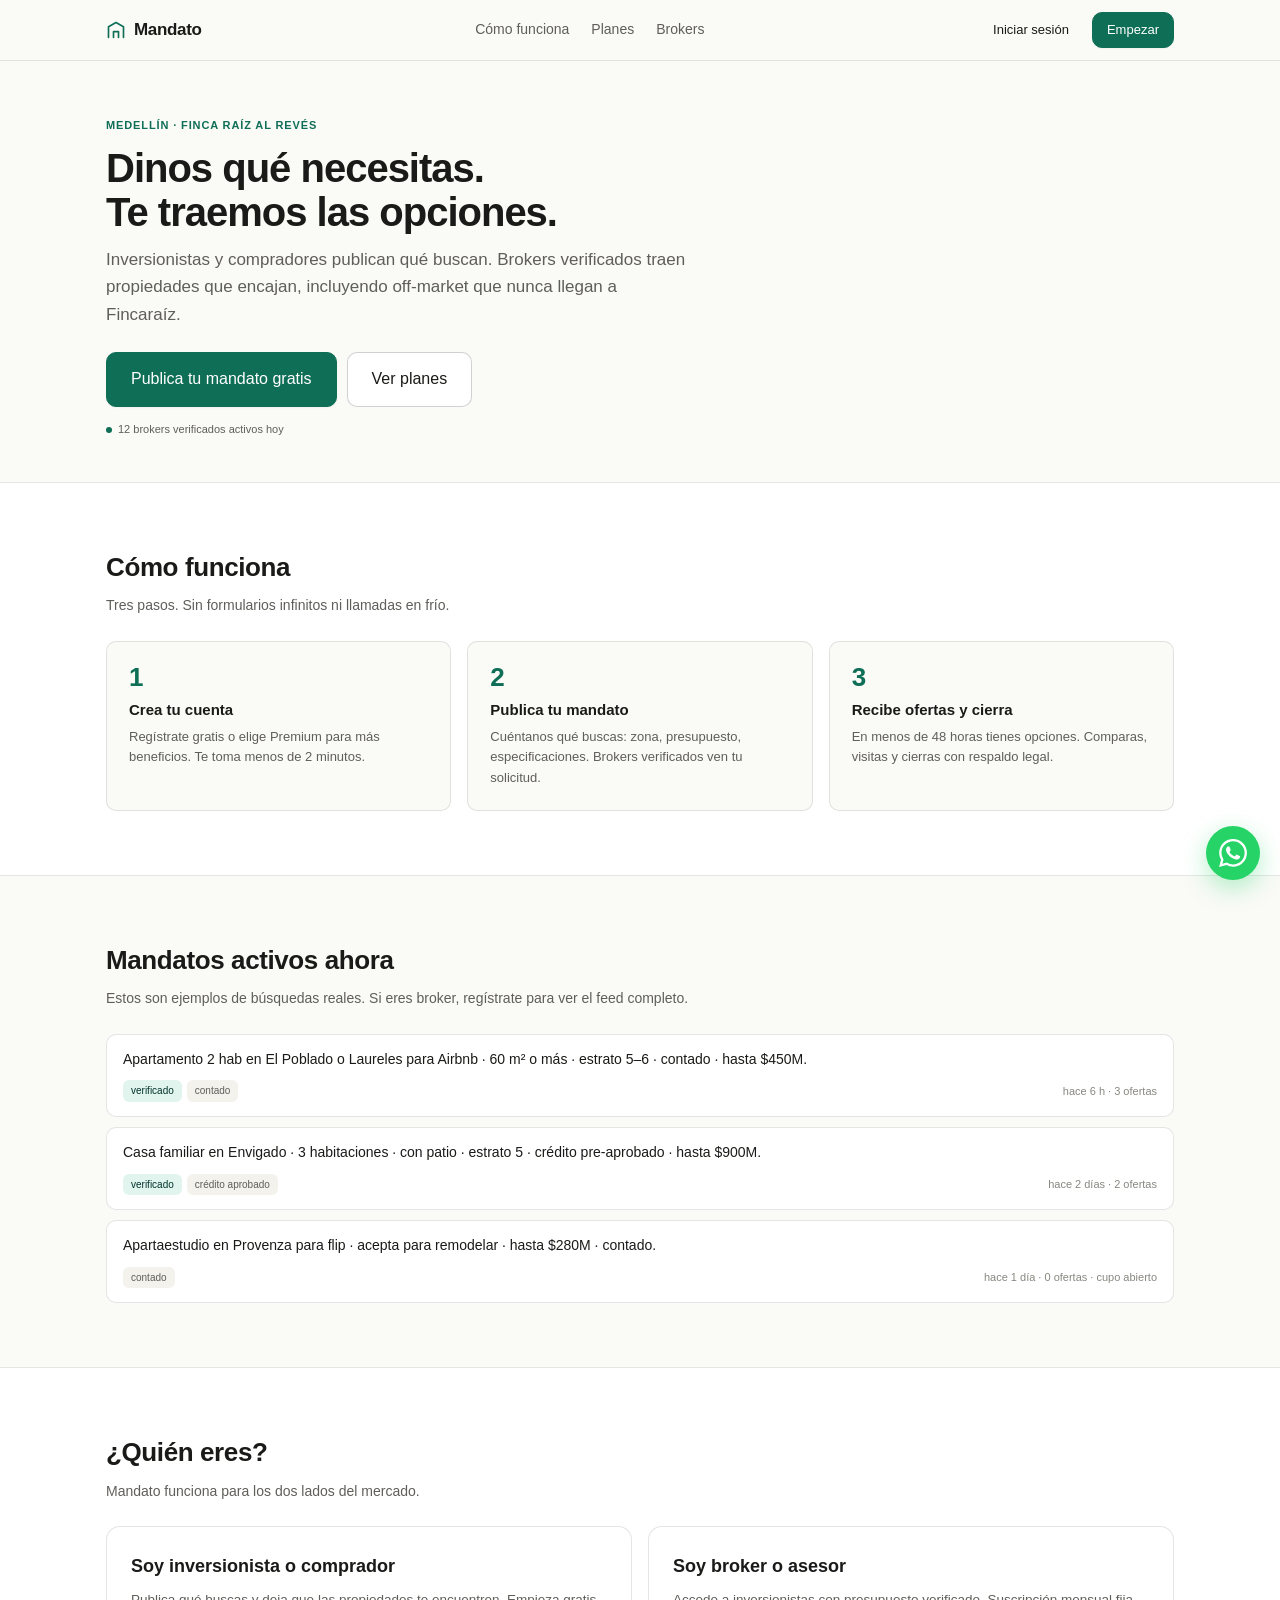
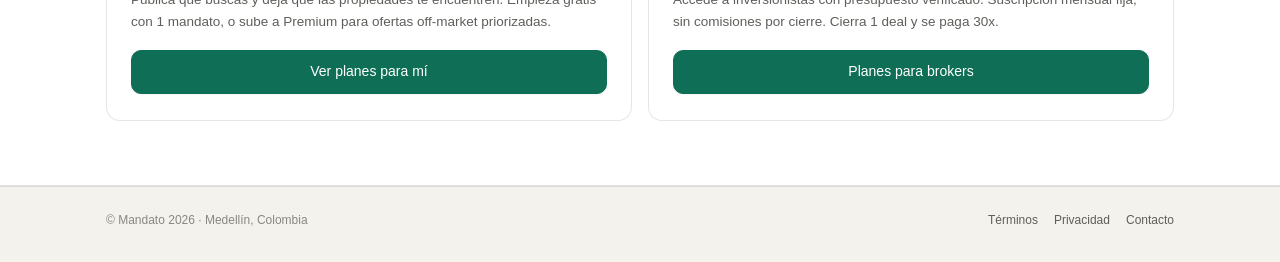
==== commit d6e8c39d: "Add files via upload" ====
--- a/index.html
+++ b/index.html
@@ -5,940 +5,159 @@
 <meta name="viewport" content="width=device-width, initial-scale=1.0, viewport-fit=cover">
 <meta name="theme-color" content="#0F6E56">
 <title>Mandato — Dinos qué necesitas. Te traemos las opciones.</title>
-<meta name="description" content="Plataforma de finca raíz al revés en Medellín. Publica qué inmueble buscas y recibe ofertas de brokers verificados, incluyendo opciones off-market.">
-<meta property="og:title" content="Mandato — Tú dices qué buscas">
-<meta property="og:description" content="Inversionistas y compradores publican qué necesitan. Brokers afiliados traen las opciones.">
-<meta property="og:type" content="website">
+<meta name="description" content="Plataforma de finca raíz al revés en Medellín. Inversionistas publican mandatos, brokers verificados traen las opciones. Incluye off-market.">
+<link rel="stylesheet" href="styles.css">
 <style>
-  *, *::before, *::after { box-sizing: border-box; }
-  html { -webkit-text-size-adjust: 100%; scroll-behavior: smooth; }
-  body { margin: 0; }
-  body.modal-open { overflow: hidden; }
-  button { font: inherit; color: inherit; cursor: pointer; }
-  textarea, input { font: inherit; }
-  a { color: inherit; }
+  .hero-cta-row { display: flex; gap: 10px; flex-wrap: wrap; margin-top: 22px; }
+  .feature-grid { display: grid; gap: 14px; grid-template-columns: 1fr; }
+  @media (min-width: 720px) { .feature-grid { grid-template-columns: repeat(3, 1fr); gap: 16px; } }
+  .feature-card { background: var(--bg); border: 0.5px solid var(--border); border-radius: var(--radius-md); padding: 22px 22px; }
+  .feature-num { font-size: 26px; font-weight: 600; color: var(--brand); margin-bottom: 8px; letter-spacing: -0.02em; line-height: 1; }
+  .feature-title { font-size: 15px; font-weight: 600; margin-bottom: 6px; }
+  .feature-desc { font-size: 13px; color: var(--text-muted); line-height: 1.55; margin: 0; }
 
-  :root {
-    --brand: #0F6E56;
-    --brand-hover: #0C5A47;
-    --brand-light: #E1F5EE;
-    --brand-text: #04342C;
-    --whatsapp: #25D366;
-    --whatsapp-hover: #1FB957;
-    --bg: #FAFAF7;
-    --surface: #FFFFFF;
-    --surface-alt: #F4F2EC;
-    --text: #1A1A18;
-    --text-muted: #5F5E5A;
-    --text-faint: #888780;
-    --border: rgba(0, 0, 0, 0.1);
-    --border-strong: rgba(0, 0, 0, 0.18);
-    --danger: #A32D2D;
-    --danger-light: #FCEBEB;
-    --radius-sm: 6px;
-    --radius-md: 10px;
-    --radius-lg: 14px;
-    --radius-pill: 999px;
-    --shadow-sm: 0 1px 2px rgba(0, 0, 0, 0.04);
-    --shadow-md: 0 4px 16px rgba(0, 0, 0, 0.08);
-    --shadow-lg: 0 12px 40px rgba(0, 0, 0, 0.18);
-    --font-sans: -apple-system, BlinkMacSystemFont, "Inter", "Segoe UI", Roboto, "Helvetica Neue", Arial, sans-serif;
-    --max-width: 760px;
-  }
+  .live-feed { display: flex; flex-direction: column; gap: 10px; }
+  .live-card { background: var(--surface); border: 0.5px solid var(--border); border-radius: var(--radius-md); padding: 14px 16px; }
+  .live-text { font-size: 14px; line-height: 1.55; margin: 0 0 10px; }
+  .live-meta { display: flex; justify-content: space-between; align-items: center; flex-wrap: wrap; gap: 8px; font-size: 11px; color: var(--text-faint); }
+  .live-tags { display: flex; gap: 5px; flex-wrap: wrap; }
+  .live-tag { font-size: 10px; padding: 3px 8px; border-radius: var(--radius-sm); background: var(--surface-alt); color: var(--text-muted); font-weight: 500; }
+  .live-tag.hot { background: var(--brand-light); color: var(--brand-text); }
 
-  @media (prefers-color-scheme: dark) {
-    :root {
-      --brand: #5DCAA5;
-      --brand-hover: #7FD9BC;
-      --brand-light: rgba(29, 158, 117, 0.18);
-      --brand-text: #9FE1CB;
-      --whatsapp: #25D366;
-      --whatsapp-hover: #2EE074;
-      --bg: #18181A;
-      --surface: #1F1F22;
-      --surface-alt: #15151A;
-      --text: #F2F1ED;
-      --text-muted: #A8A8A4;
-      --text-faint: #6E6E6A;
-      --border: rgba(255, 255, 255, 0.08);
-      --border-strong: rgba(255, 255, 255, 0.16);
-      --danger: #F09595;
-      --danger-light: rgba(226, 75, 74, 0.15);
-    }
-  }
+  .two-col-cta { display: grid; gap: 16px; grid-template-columns: 1fr; margin-top: 24px; }
+  @media (min-width: 720px) { .two-col-cta { grid-template-columns: 1fr 1fr; } }
+  .cta-card { background: var(--surface); border: 0.5px solid var(--border); border-radius: var(--radius-lg); padding: 26px 24px; }
+  .cta-card h3 { margin: 0 0 8px; font-size: 18px; font-weight: 600; }
+  .cta-card p { font-size: 13.5px; color: var(--text-muted); margin: 0 0 18px; line-height: 1.6; }
 
-  body {
-    font-family: var(--font-sans);
-    font-size: 16px;
-    line-height: 1.55;
-    color: var(--text);
-    background: var(--bg);
-    -webkit-font-smoothing: antialiased;
-    -moz-osx-font-smoothing: grayscale;
-  }
-
-  .wrap { max-width: var(--max-width); margin: 0 auto; padding: 0 16px; }
-  .sr-only { position: absolute; width: 1px; height: 1px; padding: 0; margin: -1px; overflow: hidden; clip: rect(0,0,0,0); white-space: nowrap; border: 0; }
-
-  /* Navbar */
-  .nav {
-    position: sticky;
-    top: 0;
-    z-index: 50;
-    background: rgba(250, 250, 247, 0.92);
-    backdrop-filter: saturate(140%) blur(10px);
-    -webkit-backdrop-filter: saturate(140%) blur(10px);
-    border-bottom: 0.5px solid var(--border);
-  }
-  @media (prefers-color-scheme: dark) {
-    .nav { background: rgba(24, 24, 26, 0.85); }
-  }
-  .nav-inner {
-    display: flex;
-    justify-content: space-between;
-    align-items: center;
-    padding: 12px 16px;
-    max-width: var(--max-width);
-    margin: 0 auto;
-  }
-  .brand { display: flex; align-items: center; gap: 8px; text-decoration: none; }
-  .brand-icon { color: var(--brand); }
-  .brand-name { font-size: 17px; font-weight: 600; letter-spacing: -0.02em; color: var(--text); }
-  .nav-links { display: none; gap: 22px; align-items: center; }
-  .nav-links a { text-decoration: none; color: var(--text-muted); font-size: 14px; transition: color 0.15s; }
-  .nav-links a:hover { color: var(--text); }
-  @media (min-width: 720px) {
-    .nav-links { display: flex; }
-  }
-
-  /* Buttons */
-  .btn {
-    display: inline-flex;
-    align-items: center;
-    justify-content: center;
-    gap: 6px;
-    padding: 10px 18px;
-    border-radius: var(--radius-md);
-    font-size: 14px;
-    font-weight: 500;
-    border: 0.5px solid var(--border-strong);
-    background: var(--surface);
-    color: var(--text);
-    transition: all 0.15s;
-    text-decoration: none;
-    min-height: 40px;
-  }
-  .btn:hover { background: var(--surface-alt); }
-  .btn:disabled { opacity: 0.6; cursor: not-allowed; }
-  .btn-primary {
-    background: var(--brand);
-    border-color: var(--brand);
-    color: white;
-    box-shadow: var(--shadow-sm);
-  }
-  .btn-primary:hover { background: var(--brand-hover); border-color: var(--brand-hover); }
-  .btn-sm { padding: 7px 14px; font-size: 13px; min-height: 34px; }
-  .btn-block { width: 100%; }
-  @media (min-width: 720px) {
-    .btn-block { width: auto; }
-  }
-
-  /* Hero */
-  .hero { padding: 32px 0 24px; }
-  .hero-eyebrow {
-    font-size: 11px;
-    color: var(--brand);
-    letter-spacing: 0.08em;
-    text-transform: uppercase;
-    font-weight: 600;
-    margin-bottom: 12px;
-  }
-  .hero h1 {
-    font-size: 28px;
-    line-height: 1.15;
-    letter-spacing: -0.025em;
-    margin: 0 0 12px;
-    font-weight: 600;
-  }
-  .hero-lead {
-    font-size: 15px;
-    color: var(--text-muted);
-    line-height: 1.6;
-    margin: 0 0 24px;
-    max-width: 580px;
-  }
-  @media (min-width: 720px) {
-    .hero { padding: 56px 0 32px; }
-    .hero h1 { font-size: 40px; line-height: 1.1; }
-    .hero-lead { font-size: 17px; }
-  }
-
-  /* Composer */
-  .composer {
-    background: var(--surface);
-    border: 0.5px solid var(--border-strong);
-    border-radius: var(--radius-lg);
-    padding: 16px;
-    margin-bottom: 16px;
-    box-shadow: var(--shadow-sm);
-    transition: border-color 0.15s, box-shadow 0.15s;
-  }
-  .composer:focus-within {
-    border-color: var(--brand);
-    box-shadow: 0 0 0 3px var(--brand-light);
-  }
-  .composer textarea {
-    width: 100%;
-    min-height: 96px;
-    border: none;
-    background: transparent;
-    resize: none;
-    font-size: 16px;
-    line-height: 1.55;
-    color: var(--text);
-    outline: none;
-    padding: 0;
-  }
-  .composer textarea::placeholder { color: var(--text-faint); }
-  .composer-foot {
-    display: flex;
-    justify-content: space-between;
-    align-items: center;
-    margin-top: 12px;
-    padding-top: 12px;
-    border-top: 0.5px solid var(--border);
-    font-size: 11px;
-    color: var(--text-faint);
-    flex-wrap: wrap;
-    gap: 8px;
-  }
-
-  /* Necesito */
-  .necesito {
-    background: var(--surface);
-    border: 0.5px solid var(--border);
-    border-radius: var(--radius-lg);
-    padding: 18px 16px 6px;
-    margin-bottom: 12px;
-  }
-  .necesito-head {
-    display: flex;
-    justify-content: space-between;
-    align-items: center;
-    margin-bottom: 16px;
-    padding-bottom: 12px;
-    border-bottom: 0.5px solid var(--border);
-    flex-wrap: wrap;
-    gap: 6px;
-  }
-  .necesito-title { font-size: 15px; font-weight: 600; }
-  .necesito-sub { font-size: 11px; color: var(--text-faint); }
-  .row { padding: 12px 0; border-bottom: 0.5px solid var(--border); }
-  .row:last-child { border-bottom: none; }
-  .row-label { display: block; font-size: 12px; color: var(--text-muted); font-weight: 500; margin-bottom: 8px; }
-  @media (min-width: 640px) {
-    .necesito { padding: 22px 22px 8px; }
-    .row { display: grid; grid-template-columns: 130px 1fr; gap: 16px; align-items: flex-start; }
-    .row-label { padding-top: 7px; margin-bottom: 0; }
-  }
-
-  /* Chips */
-  .chip-row { display: flex; flex-wrap: wrap; gap: 6px; }
-  .chip {
-    border: 0.5px solid var(--border-strong);
-    background: var(--surface);
-    padding: 8px 13px;
-    border-radius: var(--radius-pill);
-    font-size: 13px;
-    cursor: pointer;
-    user-select: none;
-    color: var(--text);
-    transition: all 0.12s;
-    line-height: 1.2;
-    min-height: 34px;
-    display: inline-flex;
-    align-items: center;
-  }
-  .chip:hover { border-color: var(--text-muted); }
-  .chip.selected {
-    background: var(--brand-light);
-    border-color: var(--brand);
-    color: var(--brand-text);
-    font-weight: 500;
-  }
-  .chip:active { transform: scale(0.97); }
-
-  /* More toggle */
-  .more-toggle {
-    background: var(--surface);
-    border: 0.5px solid var(--border);
-    border-radius: var(--radius-md);
-    padding: 13px 16px;
-    margin-bottom: 12px;
-    width: 100%;
-    display: flex;
-    justify-content: space-between;
-    align-items: center;
-    user-select: none;
-    text-align: left;
-    transition: background 0.12s;
-  }
-  .more-toggle:hover { background: var(--surface-alt); }
-  .more-toggle-text { font-size: 13px; color: var(--text-muted); }
-  .more-toggle-arrow { color: var(--text-faint); font-size: 11px; transition: transform 0.2s; margin-left: 8px; }
-  .more-toggle.open .more-toggle-arrow { transform: rotate(180deg); }
-  .more-content { max-height: 0; overflow: hidden; transition: max-height 0.3s ease; }
-  .more-content.open { max-height: 1200px; }
-  .more-inner {
-    background: var(--surface);
-    border: 0.5px solid var(--border);
-    border-radius: var(--radius-lg);
-    padding: 14px 16px 6px;
-    margin-bottom: 12px;
-  }
-  @media (min-width: 640px) {
-    .more-inner { padding: 18px 22px 8px; }
-  }
-
-  /* Publish bar */
-  .publish-bar {
-    display: flex;
-    flex-direction: column;
-    gap: 14px;
-    padding: 16px;
-    background: var(--surface);
-    border: 0.5px solid var(--border);
-    border-radius: var(--radius-lg);
-    margin-bottom: 32px;
-  }
-  .publish-note { font-size: 12px; color: var(--text-faint); line-height: 1.55; margin: 0; }
-  @media (min-width: 720px) {
-    .publish-bar { flex-direction: row; align-items: center; justify-content: space-between; padding: 18px 20px; }
-    .publish-note { max-width: 380px; }
-  }
-
-  /* Sections */
-  .section { padding: 40px 0; }
-  .section.alt { background: var(--surface); border-top: 0.5px solid var(--border); border-bottom: 0.5px solid var(--border); }
-  .section h2 { font-size: 22px; margin: 0 0 8px; font-weight: 600; letter-spacing: -0.015em; }
-  .section-sub { font-size: 14px; color: var(--text-muted); margin: 0 0 24px; }
-  @media (min-width: 720px) {
-    .section { padding: 64px 0; }
-    .section h2 { font-size: 26px; }
-  }
-
-  /* Success banner */
-  .success-banner {
-    background: var(--brand-light);
-    border: 0.5px solid var(--brand);
-    border-radius: var(--radius-md);
-    padding: 14px 16px;
-    margin-bottom: 18px;
-    display: flex;
-    align-items: flex-start;
-    gap: 10px;
-    font-size: 14px;
-    color: var(--brand-text);
-    line-height: 1.5;
-    animation: slideDown 0.4s ease;
-  }
-  .success-banner svg { flex-shrink: 0; margin-top: 1px; }
-  @keyframes slideDown {
-    from { opacity: 0; transform: translateY(-8px); }
-    to { opacity: 1; transform: translateY(0); }
-  }
-
-  /* Live feed */
-  .live-feed { display: flex; flex-direction: column; gap: 10px; }
-  .live-card {
-    background: var(--bg);
-    border: 0.5px solid var(--border);
-    border-radius: var(--radius-md);
-    padding: 14px 16px;
-    transition: border-color 0.15s;
-    position: relative;
-  }
-  .live-card:hover { border-color: var(--border-strong); }
-  .live-card.own {
-    background: var(--surface);
-    border-color: var(--brand);
-    border-width: 1px;
-  }
-  .live-card.own::before {
-    content: 'tu mandato';
-    position: absolute;
-    top: -8px;
-    left: 14px;
-    background: var(--brand);
-    color: white;
-    font-size: 10px;
-    font-weight: 600;
-    padding: 2px 8px;
-    border-radius: var(--radius-pill);
-    letter-spacing: 0.04em;
-  }
-  .live-card-delete {
-    position: absolute;
-    top: 10px;
-    right: 10px;
-    width: 24px;
-    height: 24px;
-    border-radius: 50%;
-    border: none;
-    background: transparent;
-    color: var(--text-faint);
-    display: flex;
-    align-items: center;
-    justify-content: center;
-    transition: all 0.12s;
-    padding: 0;
-  }
-  .live-card-delete:hover {
-    background: var(--danger-light);
-    color: var(--danger);
-  }
-  .live-text { font-size: 14px; line-height: 1.55; color: var(--text); margin: 0 24px 10px 0; }
-  .live-meta { display: flex; justify-content: space-between; align-items: center; flex-wrap: wrap; gap: 8px; }
-  .live-tags { display: flex; gap: 5px; flex-wrap: wrap; }
-  .live-tag {
-    font-size: 10px;
-    padding: 3px 8px;
-    border-radius: var(--radius-sm);
-    background: var(--surface-alt);
-    color: var(--text-muted);
-    font-weight: 500;
-    letter-spacing: 0.02em;
-  }
-  .live-tag.hot { background: var(--brand-light); color: var(--brand-text); }
-  .live-time { font-size: 11px; color: var(--text-faint); }
-
-  /* How it works */
-  .how-grid { display: grid; grid-template-columns: 1fr; gap: 14px; }
-  .how-card {
-    background: var(--bg);
-    border: 0.5px solid var(--border);
-    border-radius: var(--radius-md);
-    padding: 18px 18px;
-  }
-  .how-num { font-size: 26px; font-weight: 600; color: var(--brand); margin-bottom: 8px; letter-spacing: -0.02em; line-height: 1; }
-  .how-title { font-size: 15px; font-weight: 600; margin-bottom: 6px; }
-  .how-desc { font-size: 13px; color: var(--text-muted); line-height: 1.55; margin: 0; }
-  @media (min-width: 720px) {
-    .how-grid { grid-template-columns: repeat(3, 1fr); gap: 16px; }
-  }
-
-  /* Final CTA */
-  .final-cta { text-align: center; padding: 48px 0 80px; }
-  .final-cta h2 { font-size: 24px; margin: 0 0 10px; font-weight: 600; letter-spacing: -0.015em; }
-  .final-cta p { font-size: 14px; color: var(--text-muted); margin: 0 0 22px; }
-  @media (min-width: 720px) {
-    .final-cta h2 { font-size: 30px; }
-  }
-
-  /* Footer */
-  footer { padding: 24px 0 88px; background: var(--surface-alt); border-top: 0.5px solid var(--border); }
-  .foot-inner { display: flex; justify-content: space-between; align-items: center; flex-wrap: wrap; gap: 12px; }
-  .foot-text { font-size: 12px; color: var(--text-faint); }
-  .foot-links { display: flex; gap: 16px; }
-  .foot-links a { font-size: 12px; color: var(--text-muted); text-decoration: none; transition: color 0.12s; }
-  .foot-links a:hover { color: var(--text); }
-
-  /* Live indicator */
-  .live-indicator { display: inline-flex; align-items: center; gap: 6px; font-size: 11px; color: var(--text-muted); }
+  .live-indicator { display: inline-flex; align-items: center; gap: 6px; font-size: 11px; color: var(--text-muted); margin-bottom: 12px; }
   .live-dot { width: 6px; height: 6px; border-radius: 50%; background: var(--brand); animation: pulse 2s ease-in-out infinite; }
-  @keyframes pulse {
-    0%, 100% { opacity: 1; }
-    50% { opacity: 0.4; }
-  }
-
-  /* Floating WhatsApp button */
-  .wa-fab {
-    position: fixed;
-    bottom: 20px;
-    right: 20px;
-    width: 56px;
-    height: 56px;
-    border-radius: 50%;
-    background: var(--whatsapp);
-    color: white;
-    display: flex;
-    align-items: center;
-    justify-content: center;
-    box-shadow: 0 8px 24px rgba(37, 211, 102, 0.35);
-    text-decoration: none;
-    transition: all 0.2s;
-    z-index: 40;
-  }
-  .wa-fab:hover { background: var(--whatsapp-hover); transform: scale(1.05); }
-  .wa-fab:active { transform: scale(0.95); }
-
-  /* Modal */
-  .modal-backdrop {
-    position: fixed;
-    inset: 0;
-    background: rgba(0, 0, 0, 0.55);
-    backdrop-filter: blur(4px);
-    -webkit-backdrop-filter: blur(4px);
-    display: flex;
-    align-items: flex-end;
-    justify-content: center;
-    z-index: 100;
-    opacity: 0;
-    visibility: hidden;
-    transition: opacity 0.2s, visibility 0.2s;
-    padding: 0;
-  }
-  .modal-backdrop.open { opacity: 1; visibility: visible; }
-  @media (min-width: 640px) {
-    .modal-backdrop { align-items: center; padding: 24px; }
-  }
-  .modal {
-    background: var(--surface);
-    width: 100%;
-    max-width: 460px;
-    border-radius: var(--radius-lg) var(--radius-lg) 0 0;
-    padding: 24px 20px 20px;
-    position: relative;
-    box-shadow: var(--shadow-lg);
-    transform: translateY(20px);
-    transition: transform 0.25s cubic-bezier(0.2, 0.8, 0.2, 1);
-    max-height: 92vh;
-    overflow-y: auto;
-  }
-  .modal-backdrop.open .modal { transform: translateY(0); }
-  @media (min-width: 640px) {
-    .modal { border-radius: var(--radius-lg); padding: 28px; }
-  }
-  .modal-close {
-    position: absolute;
-    top: 12px;
-    right: 12px;
-    width: 32px;
-    height: 32px;
-    border-radius: 50%;
-    border: none;
-    background: var(--surface-alt);
-    color: var(--text-muted);
-    display: flex;
-    align-items: center;
-    justify-content: center;
-    transition: all 0.12s;
-    padding: 0;
-  }
-  .modal-close:hover { background: var(--bg); color: var(--text); }
-  .modal h3 { font-size: 20px; font-weight: 600; margin: 0 0 6px; letter-spacing: -0.015em; }
-  .modal-sub { font-size: 14px; color: var(--text-muted); margin: 0 0 20px; }
-
-  .form-field { margin-bottom: 14px; }
-  .form-field label {
-    display: block;
-    font-size: 12px;
-    font-weight: 500;
-    color: var(--text-muted);
-    margin-bottom: 6px;
-  }
-  .form-field .optional { color: var(--text-faint); font-weight: 400; }
-  .form-field input {
-    width: 100%;
-    padding: 11px 13px;
-    border: 0.5px solid var(--border-strong);
-    border-radius: var(--radius-md);
-    background: var(--bg);
-    color: var(--text);
-    font-size: 16px;
-    line-height: 1.4;
-    outline: none;
-    transition: border-color 0.15s, box-shadow 0.15s;
-  }
-  .form-field input:focus {
-    border-color: var(--brand);
-    box-shadow: 0 0 0 3px var(--brand-light);
-  }
-  .form-field input.error {
-    border-color: var(--danger);
-  }
-  .form-error {
-    font-size: 11px;
-    color: var(--danger);
-    margin-top: 4px;
-    display: none;
-  }
-  .form-field.has-error .form-error { display: block; }
-
-  .phone-input {
-    display: flex;
-    align-items: stretch;
-    border: 0.5px solid var(--border-strong);
-    border-radius: var(--radius-md);
-    background: var(--bg);
-    overflow: hidden;
-    transition: border-color 0.15s, box-shadow 0.15s;
-  }
-  .phone-input:focus-within {
-    border-color: var(--brand);
-    box-shadow: 0 0 0 3px var(--brand-light);
-  }
-  .phone-input.error { border-color: var(--danger); }
-  .phone-prefix {
-    padding: 11px 12px;
-    background: var(--surface-alt);
-    color: var(--text-muted);
-    font-size: 14px;
-    font-weight: 500;
-    border-right: 0.5px solid var(--border);
-    display: flex;
-    align-items: center;
-  }
-  .phone-input input {
-    border: none;
-    background: transparent;
-    padding: 11px 13px;
-    flex: 1;
-    width: 100%;
-    font-size: 16px;
-    color: var(--text);
-    outline: none;
-  }
-
-  .modal-actions {
-    display: flex;
-    gap: 8px;
-    margin-top: 20px;
-  }
-  .modal-actions .btn { flex: 1; }
-  .modal-privacy {
-    font-size: 11px;
-    color: var(--text-faint);
-    line-height: 1.5;
-    margin: 14px 0 0;
-    text-align: center;
-  }
+  @keyframes pulse { 0%,100% {opacity:1;} 50% {opacity:0.4;} }
 </style>
 </head>
 <body>
 
 <header class="nav">
   <div class="nav-inner">
-    <a href="#" class="brand" aria-label="Mandato inicio">
+    <a href="index.html" class="brand">
       <svg class="brand-icon" width="20" height="20" viewBox="0 0 24 24" fill="none" stroke="currentColor" stroke-width="2" stroke-linecap="round" stroke-linejoin="round">
         <path d="M3 21V8l9-5 9 5v13"/>
         <path d="M9 21v-7h6v7"/>
       </svg>
       <span class="brand-name">Mandato</span>
     </a>
-    <nav class="nav-links" aria-label="Principal">
+    <nav class="nav-links">
       <a href="#como-funciona">Cómo funciona</a>
-      <a href="#mandatos">Mandatos activos</a>
-      <a href="#brokers">Brokers</a>
+      <a href="pricing.html">Planes</a>
+      <a href="pricing.html?tab=broker">Brokers</a>
     </nav>
-    <a href="#publicar" class="btn btn-primary btn-sm">Publicar</a>
+    <div class="nav-actions">
+      <a href="mi-cuenta.html" class="btn btn-ghost btn-sm">Iniciar sesión</a>
+      <a href="signup-comprador.html?plan=comprador_free" class="btn btn-primary btn-sm">Empezar</a>
+    </div>
   </div>
 </header>
 
 <main>
 
-<section class="hero" id="publicar">
-  <div class="wrap">
-    <div class="hero-eyebrow">Medellín · finca raíz</div>
-    <h1>Dinos qué necesitas. Te traemos las opciones.</h1>
-    <p class="hero-lead">Inversionistas y compradores publican qué buscan. Nuestro equipo y brokers afiliados traen propiedades que encajan, incluyendo opciones off-market que nunca llegan a Fincaraíz.</p>
-
-    <div class="composer">
-      <label class="sr-only" for="post">Cuéntanos qué necesitas</label>
-      <textarea id="post" rows="3" placeholder="Cuéntanos en tus palabras qué buscas...">Busco apartamento de 2 habitaciones en El Poblado o Laureles para invertir en Airbnb, hasta 450 millones, pago de contado, lo necesito en los próximos 2 meses.</textarea>
-      <div class="composer-foot">
-        <span id="count">156 caracteres</span>
-        <span class="live-indicator"><span class="live-dot"></span>12 brokers activos hoy</span>
-      </div>
+<section class="hero">
+  <div class="wrap-wide">
+    <div class="hero-eyebrow">Medellín · finca raíz al revés</div>
+    <h1>Dinos qué necesitas.<br>Te traemos las opciones.</h1>
+    <p class="hero-lead">Inversionistas y compradores publican qué buscan. Brokers verificados traen propiedades que encajan, incluyendo off-market que nunca llegan a Fincaraíz.</p>
+    <div class="hero-cta-row">
+      <a href="signup-comprador.html?plan=comprador_free" class="btn btn-primary btn-lg">Publica tu mandato gratis</a>
+      <a href="pricing.html" class="btn btn-lg">Ver planes</a>
     </div>
-
-    <div class="necesito">
-      <div class="necesito-head">
-        <span class="necesito-title">Necesito</span>
-        <span class="necesito-sub">selecciona lo que aplique · todo es opcional</span>
-      </div>
-
-      <div class="row">
-        <span class="row-label">Tipo</span>
-        <div class="chip-row" data-multi data-key="Tipo">
-          <button type="button" class="chip selected">Apartamento</button>
-          <button type="button" class="chip">Apartaestudio</button>
-          <button type="button" class="chip">Casa</button>
-          <button type="button" class="chip">Lote</button>
-          <button type="button" class="chip">Local</button>
-          <button type="button" class="chip">Oficina</button>
-          <button type="button" class="chip">Finca</button>
-        </div>
-      </div>
-
-      <div class="row">
-        <span class="row-label">Para qué</span>
-        <div class="chip-row" data-single data-key="Para qué">
-          <button type="button" class="chip selected">Inversión Airbnb</button>
-          <button type="button" class="chip">Renta larga</button>
-          <button type="button" class="chip">Vivir</button>
-          <button type="button" class="chip">Flip</button>
-          <button type="button" class="chip">No sé aún</button>
-        </div>
-      </div>
-
-      <div class="row">
-        <span class="row-label">Zona</span>
-        <div class="chip-row" data-multi data-key="Zona">
-          <button type="button" class="chip selected">El Poblado</button>
-          <button type="button" class="chip selected">Laureles</button>
-          <button type="button" class="chip">Envigado</button>
-          <button type="button" class="chip">Sabaneta</button>
-          <button type="button" class="chip">Belén</button>
-          <button type="button" class="chip">Centro</button>
-          <button type="button" class="chip">La América</button>
-          <button type="button" class="chip">Otra</button>
-        </div>
-      </div>
-
-      <div class="row">
-        <span class="row-label">Habitaciones</span>
-        <div class="chip-row" data-multi data-key="Habitaciones">
-          <button type="button" class="chip">1</button>
-          <button type="button" class="chip selected">2</button>
-          <button type="button" class="chip">3</button>
-          <button type="button" class="chip">4 o más</button>
-          <button type="button" class="chip">indiferente</button>
-        </div>
-      </div>
-
-      <div class="row">
-        <span class="row-label">Baños</span>
-        <div class="chip-row" data-multi data-key="Baños">
-          <button type="button" class="chip">1</button>
-          <button type="button" class="chip selected">2</button>
-          <button type="button" class="chip">3 o más</button>
-          <button type="button" class="chip">indiferente</button>
-        </div>
-      </div>
-
-      <div class="row">
-        <span class="row-label">Área desde</span>
-        <div class="chip-row" data-single data-key="Área desde">
-          <button type="button" class="chip">40 m²</button>
-          <button type="button" class="chip selected">60 m²</button>
-          <button type="button" class="chip">80 m²</button>
-          <button type="button" class="chip">100 m²</button>
-          <button type="button" class="chip">150 m² o más</button>
-          <button type="button" class="chip">indiferente</button>
-        </div>
-      </div>
-
-      <div class="row">
-        <span class="row-label">Parqueaderos</span>
-        <div class="chip-row" data-single data-key="Parqueaderos">
-          <button type="button" class="chip">0</button>
-          <button type="button" class="chip selected">1</button>
-          <button type="button" class="chip">2 o más</button>
-          <button type="button" class="chip">indiferente</button>
-        </div>
-      </div>
-
-      <div class="row">
-        <span class="row-label">Estrato</span>
-        <div class="chip-row" data-multi data-key="Estrato">
-          <button type="button" class="chip">3</button>
-          <button type="button" class="chip">4</button>
-          <button type="button" class="chip selected">5</button>
-          <button type="button" class="chip selected">6</button>
-          <button type="button" class="chip">indiferente</button>
-        </div>
-      </div>
-
-      <div class="row">
-        <span class="row-label">Presupuesto</span>
-        <div class="chip-row" data-single data-key="Presupuesto">
-          <button type="button" class="chip">Hasta $200M</button>
-          <button type="button" class="chip">$200 a $400M</button>
-          <button type="button" class="chip selected">$400 a $600M</button>
-          <button type="button" class="chip">$600M a $1.000M</button>
-          <button type="button" class="chip">$1.000M o más</button>
-        </div>
-      </div>
-
-      <div class="row">
-        <span class="row-label">Forma de pago</span>
-        <div class="chip-row" data-single data-key="Forma de pago">
-          <button type="button" class="chip selected">Contado</button>
-          <button type="button" class="chip">Crédito hipotecario</button>
-          <button type="button" class="chip">Mixto</button>
-          <button type="button" class="chip">Permuta</button>
-        </div>
-      </div>
-
-      <div class="row">
-        <span class="row-label">Plazo</span>
-        <div class="chip-row" data-single data-key="Plazo">
-          <button type="button" class="chip">Esta semana</button>
-          <button type="button" class="chip selected">1 a 3 meses</button>
-          <button type="button" class="chip">3 a 6 meses</button>
-          <button type="button" class="chip">Sin afán</button>
-        </div>
-      </div>
-    </div>
-
-    <button type="button" class="more-toggle" id="more-toggle" aria-expanded="false" aria-controls="more-content">
-      <span class="more-toggle-text">Más detalles · amenidades, antigüedad, vista, mascotas</span>
-      <span class="more-toggle-arrow" aria-hidden="true">▾</span>
-    </button>
-
-    <div class="more-content" id="more-content">
-      <div class="more-inner">
-        <div class="row">
-          <span class="row-label">Estado</span>
-          <div class="chip-row" data-multi data-key="Estado">
-            <button type="button" class="chip">Sobre planos</button>
-            <button type="button" class="chip">Nuevo</button>
-            <button type="button" class="chip selected">Usado</button>
-            <button type="button" class="chip">Para remodelar</button>
-          </div>
-        </div>
-        <div class="row">
-          <span class="row-label">Antigüedad</span>
-          <div class="chip-row" data-single data-key="Antigüedad">
-            <button type="button" class="chip">Menos de 5 años</button>
-            <button type="button" class="chip selected">Menos de 15 años</button>
-            <button type="button" class="chip">Indiferente</button>
-          </div>
-        </div>
-        <div class="row">
-          <span class="row-label">Amoblado</span>
-          <div class="chip-row" data-single data-key="Amoblado">
-            <button type="button" class="chip">Sí</button>
-            <button type="button" class="chip">No</button>
-            <button type="button" class="chip selected">Indiferente</button>
-          </div>
-        </div>
-        <div class="row">
-          <span class="row-label">Amenidades</span>
-          <div class="chip-row" data-multi data-key="Amenidades">
-            <button type="button" class="chip selected">Ascensor</button>
-            <button type="button" class="chip">Piscina</button>
-            <button type="button" class="chip">Gimnasio</button>
-            <button type="button" class="chip selected">Balcón</button>
-            <button type="button" class="chip">Terraza</button>
-            <button type="button" class="chip">Salón social</button>
-            <button type="button" class="chip selected">Vigilancia 24h</button>
-          </div>
-        </div>
-        <div class="row">
-          <span class="row-label">Vista</span>
-          <div class="chip-row" data-single data-key="Vista">
-            <button type="button" class="chip">Ciudad</button>
-            <button type="button" class="chip">Montaña</button>
-            <button type="button" class="chip">Interior</button>
-            <button type="button" class="chip selected">Indiferente</button>
-          </div>
-        </div>
-        <div class="row">
-          <span class="row-label">Mascotas</span>
-          <div class="chip-row" data-single data-key="Mascotas">
-            <button type="button" class="chip">Sí, las llevo</button>
-            <button type="button" class="chip selected">No aplica</button>
-          </div>
-        </div>
-      </div>
-    </div>
-
-    <div class="publish-bar">
-      <p class="publish-note">Solo asignamos tu mandato a 3 brokers verificados de tu zona. Tu publicación es privada hasta que aceptes una oferta.</p>
-      <button type="button" class="btn btn-primary btn-block" id="publish-btn">Publicar y recibir ofertas</button>
+    <div style="margin-top:14px; font-size:11px; color:var(--text-faint);">
+      <span class="live-indicator"><span class="live-dot"></span>12 brokers verificados activos hoy</span>
     </div>
   </div>
 </section>
 
-<section class="section alt" id="mandatos">
-  <div class="wrap">
+<section class="section alt" id="como-funciona">
+  <div class="wrap-wide">
+    <h2>Cómo funciona</h2>
+    <p class="section-sub">Tres pasos. Sin formularios infinitos ni llamadas en frío.</p>
+    <div class="feature-grid">
+      <div class="feature-card">
+        <div class="feature-num">1</div>
+        <div class="feature-title">Crea tu cuenta</div>
+        <p class="feature-desc">Regístrate gratis o elige Premium para más beneficios. Te toma menos de 2 minutos.</p>
+      </div>
+      <div class="feature-card">
+        <div class="feature-num">2</div>
+        <div class="feature-title">Publica tu mandato</div>
+        <p class="feature-desc">Cuéntanos qué buscas: zona, presupuesto, especificaciones. Brokers verificados ven tu solicitud.</p>
+      </div>
+      <div class="feature-card">
+        <div class="feature-num">3</div>
+        <div class="feature-title">Recibe ofertas y cierra</div>
+        <p class="feature-desc">En menos de 48 horas tienes opciones. Comparas, visitas y cierras con respaldo legal.</p>
+      </div>
+    </div>
+  </div>
+</section>
+
+<section class="section">
+  <div class="wrap-wide">
     <h2>Mandatos activos ahora</h2>
-    <p class="section-sub">Estos compradores ya están publicados. Si eres broker afiliado, puedes postularte a los que tengan cupo.</p>
-    <div id="success-anchor"></div>
-    <div class="live-feed" id="live-feed">
-      <article class="live-card" data-seed>
+    <p class="section-sub">Estos son ejemplos de búsquedas reales. Si eres broker, regístrate para ver el feed completo.</p>
+    <div class="live-feed">
+      <article class="live-card">
         <p class="live-text">Apartamento 2 hab en El Poblado o Laureles para Airbnb · 60 m² o más · estrato 5–6 · contado · hasta $450M.</p>
         <div class="live-meta">
           <div class="live-tags">
             <span class="live-tag hot">verificado</span>
             <span class="live-tag">contado</span>
-            <span class="live-tag">1 a 3 meses</span>
           </div>
-          <span class="live-time">hace 6 horas · 3 ofertas</span>
+          <span>hace 6 h · 3 ofertas</span>
         </div>
       </article>
-      <article class="live-card" data-seed>
+      <article class="live-card">
         <p class="live-text">Casa familiar en Envigado · 3 habitaciones · con patio · estrato 5 · crédito pre-aprobado · hasta $900M.</p>
         <div class="live-meta">
           <div class="live-tags">
             <span class="live-tag hot">verificado</span>
             <span class="live-tag">crédito aprobado</span>
-            <span class="live-tag">3 a 6 meses</span>
           </div>
-          <span class="live-time">hace 2 días · 2 ofertas</span>
+          <span>hace 2 días · 2 ofertas</span>
         </div>
       </article>
-      <article class="live-card" data-seed>
+      <article class="live-card">
         <p class="live-text">Apartaestudio en Provenza para flip · acepta para remodelar · hasta $280M · contado.</p>
         <div class="live-meta">
-          <div class="live-tags">
-            <span class="live-tag">contado</span>
-            <span class="live-tag">esta semana</span>
-          </div>
-          <span class="live-time">hace 1 día · 0 ofertas · cupo abierto</span>
-        </div>
-      </article>
-      <article class="live-card" data-seed>
-        <p class="live-text">Lote en Las Palmas o Llanogrande · 800 a 1.200M · sin afán · prefiere con vista a la ciudad.</p>
-        <div class="live-meta">
-          <div class="live-tags">
-            <span class="live-tag">sin afán</span>
-          </div>
-          <span class="live-time">hace 5 días · 1 oferta</span>
+          <div class="live-tags"><span class="live-tag">contado</span></div>
+          <span>hace 1 día · 0 ofertas · cupo abierto</span>
         </div>
       </article>
     </div>
   </div>
 </section>
 
-<section class="section" id="como-funciona">
-  <div class="wrap">
-    <h2>Cómo funciona</h2>
-    <p class="section-sub">Tu mandato vive 30 días. Si no cierras, puedes renovar gratis.</p>
-    <div class="how-grid">
-      <article class="how-card">
-        <div class="how-num">1</div>
-        <div class="how-title">Publica tu mandato</div>
-        <p class="how-desc">Cuéntanos qué buscas en una frase y marca lo que aplique. Te toma menos de un minuto.</p>
-      </article>
-      <article class="how-card">
-        <div class="how-num">2</div>
-        <div class="how-title">Recibe ofertas filtradas</div>
-        <p class="how-desc">Nuestro equipo y máximo tres brokers verificados te traen opciones que cumplan, en menos de 48 horas.</p>
-      </article>
-      <article class="how-card">
-        <div class="how-num">3</div>
-        <div class="how-title">Visita y cierra</div>
-        <p class="how-desc">Comparas en una sola pantalla, agendas visitas y cierras con respaldo legal. Solo pagas si cierras.</p>
-      </article>
+<section class="section alt">
+  <div class="wrap-wide">
+    <h2>¿Quién eres?</h2>
+    <p class="section-sub">Mandato funciona para los dos lados del mercado.</p>
+    <div class="two-col-cta">
+      <div class="cta-card">
+        <h3>Soy inversionista o comprador</h3>
+        <p>Publica qué buscas y deja que las propiedades te encuentren. Empieza gratis con 1 mandato, o sube a Premium para ofertas off-market priorizadas.</p>
+        <a href="pricing.html" class="btn btn-primary btn-block">Ver planes para mí</a>
+      </div>
+      <div class="cta-card">
+        <h3>Soy broker o asesor</h3>
+        <p>Accede a inversionistas con presupuesto verificado. Suscripción mensual fija, sin comisiones por cierre. Cierra 1 deal y se paga 30x.</p>
+        <a href="pricing.html?tab=broker" class="btn btn-primary btn-block">Planes para brokers</a>
+      </div>
     </div>
-  </div>
-</section>
-
-<section class="final-cta">
-  <div class="wrap">
-    <h2>¿Listo para que las propiedades te encuentren a ti?</h2>
-    <p>Publica tu mandato hoy. Sin costo, sin compromiso.</p>
-    <a href="#publicar" class="btn btn-primary">Empezar ahora</a>
   </div>
 </section>
 
 </main>
 
 <footer>
-  <div class="wrap foot-inner">
+  <div class="wrap-wide foot-inner">
     <span class="foot-text">© Mandato 2026 · Medellín, Colombia</span>
     <div class="foot-links">
       <a href="#">Términos</a>
@@ -948,396 +167,17 @@
   </div>
 </footer>
 
-<a href="#" class="wa-fab" id="wa-fab" aria-label="Escríbenos por WhatsApp">
-  <svg width="28" height="28" viewBox="0 0 24 24" fill="currentColor" aria-hidden="true">
-    <path d="M17.472 14.382c-.297-.149-1.758-.867-2.03-.967-.273-.099-.471-.148-.67.15-.197.297-.767.966-.94 1.164-.173.199-.347.223-.644.075-.297-.15-1.255-.463-2.39-1.475-.883-.788-1.48-1.761-1.653-2.059-.173-.297-.018-.458.13-.606.134-.133.298-.347.446-.52.149-.174.198-.298.298-.497.099-.198.05-.371-.025-.52-.075-.149-.669-1.612-.916-2.207-.242-.579-.487-.5-.669-.51-.173-.008-.371-.01-.57-.01-.198 0-.52.074-.792.372-.272.297-1.04 1.016-1.04 2.479 0 1.462 1.065 2.875 1.213 3.074.149.198 2.096 3.2 5.077 4.487.709.306 1.262.489 1.694.625.712.227 1.36.195 1.871.118.571-.085 1.758-.719 2.006-1.413.248-.694.248-1.289.173-1.413-.074-.124-.272-.198-.57-.347m-5.421 7.403h-.004a9.87 9.87 0 01-5.031-1.378l-.361-.214-3.741.982.998-3.648-.235-.374a9.86 9.86 0 01-1.51-5.26c.001-5.45 4.436-9.884 9.888-9.884 2.64 0 5.122 1.03 6.988 2.898a9.825 9.825 0 012.893 6.994c-.003 5.45-4.437 9.884-9.885 9.884m8.413-18.297A11.815 11.815 0 0012.05 0C5.495 0 .16 5.335.157 11.892c0 2.096.547 4.142 1.588 5.945L.057 24l6.305-1.654a11.882 11.882 0 005.683 1.448h.005c6.554 0 11.89-5.335 11.893-11.893a11.821 11.821 0 00-3.48-8.413z"/>
-  </svg>
+<a href="#" class="wa-fab" id="wa-fab" aria-label="WhatsApp">
+  <svg width="28" height="28" viewBox="0 0 24 24" fill="currentColor"><path d="M17.472 14.382c-.297-.149-1.758-.867-2.03-.967-.273-.099-.471-.148-.67.15-.197.297-.767.966-.94 1.164-.173.199-.347.223-.644.075-.297-.15-1.255-.463-2.39-1.475-.883-.788-1.48-1.761-1.653-2.059-.173-.297-.018-.458.13-.606.134-.133.298-.347.446-.52.149-.174.198-.298.298-.497.099-.198.05-.371-.025-.52-.075-.149-.669-1.612-.916-2.207-.242-.579-.487-.5-.669-.51-.173-.008-.371-.01-.57-.01-.198 0-.52.074-.792.372-.272.297-1.04 1.016-1.04 2.479 0 1.462 1.065 2.875 1.213 3.074.149.198 2.096 3.2 5.077 4.487.709.306 1.262.489 1.694.625.712.227 1.36.195 1.871.118.571-.085 1.758-.719 2.006-1.413.248-.694.248-1.289.173-1.413-.074-.124-.272-.198-.57-.347m-5.421 7.403h-.004a9.87 9.87 0 01-5.031-1.378l-.361-.214-3.741.982.998-3.648-.235-.374a9.86 9.86 0 01-1.51-5.26c.001-5.45 4.436-9.884 9.888-9.884 2.64 0 5.122 1.03 6.988 2.898a9.825 9.825 0 012.893 6.994c-.003 5.45-4.437 9.884-9.885 9.884m8.413-18.297A11.815 11.815 0 0012.05 0C5.495 0 .16 5.335.157 11.892c0 2.096.547 4.142 1.588 5.945L.057 24l6.305-1.654a11.882 11.882 0 005.683 1.448h.005c6.554 0 11.89-5.335 11.893-11.893a11.821 11.821 0 00-3.48-8.413z"/></svg>
 </a>
 
-<div class="modal-backdrop" id="modal-backdrop" role="dialog" aria-modal="true" aria-labelledby="modal-title">
-  <div class="modal">
-    <button type="button" class="modal-close" id="modal-close" aria-label="Cerrar">
-      <svg width="14" height="14" viewBox="0 0 24 24" fill="none" stroke="currentColor" stroke-width="2.5" stroke-linecap="round">
-        <line x1="18" y1="6" x2="6" y2="18"/>
-        <line x1="6" y1="6" x2="18" y2="18"/>
-      </svg>
-    </button>
-    <h3 id="modal-title">Un último paso</h3>
-    <p class="modal-sub">¿Cómo te contactamos cuando lleguen las ofertas?</p>
-
-    <div class="form-field" id="field-name">
-      <label for="form-name">Nombre completo</label>
-      <input type="text" id="form-name" autocomplete="name" placeholder="Tu nombre" required>
-      <div class="form-error">Cuéntanos cómo te llamas.</div>
-    </div>
-
-    <div class="form-field" id="field-phone">
-      <label for="form-phone">WhatsApp</label>
-      <div class="phone-input" id="phone-input">
-        <span class="phone-prefix">+57</span>
-        <input type="tel" id="form-phone" autocomplete="tel" placeholder="3001234567" inputmode="numeric" maxlength="10" required>
-      </div>
-      <div class="form-error">Ingresa un número celular válido de 10 dígitos.</div>
-    </div>
-
-    <div class="form-field" id="field-email">
-      <label for="form-email">Email <span class="optional">(opcional)</span></label>
-      <input type="email" id="form-email" autocomplete="email" placeholder="tu@ejemplo.com">
-      <div class="form-error">Ingresa un email válido o déjalo vacío.</div>
-    </div>
-
-    <div class="modal-actions">
-      <button type="button" class="btn" id="modal-cancel">Cancelar</button>
-      <button type="button" class="btn btn-primary" id="modal-submit">Publicar y abrir WhatsApp</button>
-    </div>
-
-    <p class="modal-privacy">Tus datos solo se usan para enviarte ofertas. No los compartimos con terceros.</p>
-  </div>
-</div>
-
+<script src="config.js"></script>
 <script>
-(function() {
-  // ===== Configuración =====
-  var WHATSAPP_NUMBER = '573005485019';
-  var STORAGE_KEY = 'mandato_published_v1';
-
-  // ===== Helpers de chips =====
-  document.querySelectorAll('.chip-row[data-single]').forEach(function(row) {
-    row.querySelectorAll('.chip').forEach(function(chip) {
-      chip.addEventListener('click', function() {
-        row.querySelectorAll('.chip').forEach(function(c) { c.classList.remove('selected'); });
-        chip.classList.add('selected');
-      });
-    });
-  });
-  document.querySelectorAll('.chip-row[data-multi]').forEach(function(row) {
-    row.querySelectorAll('.chip').forEach(function(chip) {
-      chip.addEventListener('click', function() { chip.classList.toggle('selected'); });
-    });
-  });
-
-  // ===== Composer character count =====
-  var post = document.getElementById('post');
-  var count = document.getElementById('count');
-  function updateCount() {
-    if (post && count) count.textContent = post.value.length + ' caracteres';
-  }
-  if (post) {
-    post.addEventListener('input', updateCount);
-    updateCount();
-  }
-
-  // ===== More toggle =====
-  var toggle = document.getElementById('more-toggle');
-  var content = document.getElementById('more-content');
-  if (toggle && content) {
-    toggle.addEventListener('click', function() {
-      var open = toggle.classList.toggle('open');
-      content.classList.toggle('open');
-      toggle.setAttribute('aria-expanded', open ? 'true' : 'false');
-    });
-  }
-
-  // ===== Recolectar datos del formulario =====
-  function collectFormData() {
-    var data = {
-      freeText: post ? post.value.trim() : '',
-      fields: {}
-    };
-    document.querySelectorAll('.chip-row[data-key]').forEach(function(row) {
-      var key = row.getAttribute('data-key');
-      var selected = Array.from(row.querySelectorAll('.chip.selected')).map(function(c) { return c.textContent.trim(); });
-      if (selected.length > 0) data.fields[key] = selected.join(', ');
-    });
-    return data;
-  }
-
-  // ===== Construir mensaje de WhatsApp =====
-  function buildWhatsAppMessage(data, contact) {
-    var lines = ['Hola Mandato, quiero publicar un mandato.', ''];
-    lines.push('Lo que busco:');
-    lines.push(data.freeText || '(sin texto adicional)');
-    lines.push('');
-    if (Object.keys(data.fields).length > 0) {
-      lines.push('Detalles:');
-      Object.keys(data.fields).forEach(function(key) {
-        lines.push('- ' + key + ': ' + data.fields[key]);
-      });
-      lines.push('');
-    }
-    lines.push('Mis datos:');
-    lines.push('- Nombre: ' + contact.name);
-    lines.push('- WhatsApp: +57 ' + contact.phone);
-    if (contact.email) lines.push('- Email: ' + contact.email);
-    return lines.join('\n');
-  }
-
-  // ===== Resumen corto para el feed =====
-  function buildSummary(data) {
-    if (data.freeText && data.freeText.length > 0) {
-      return data.freeText;
-    }
-    var parts = [];
-    if (data.fields['Tipo']) parts.push(data.fields['Tipo']);
-    if (data.fields['Habitaciones']) parts.push(data.fields['Habitaciones'] + ' hab');
-    if (data.fields['Zona']) parts.push('en ' + data.fields['Zona']);
-    if (data.fields['Para qué']) parts.push('para ' + data.fields['Para qué'].toLowerCase());
-    if (data.fields['Presupuesto']) parts.push(data.fields['Presupuesto']);
-    return parts.join(' · ') || 'Mandato sin descripción';
-  }
-
-  // ===== Tags resumen =====
-  function buildTags(data) {
-    var tags = [];
-    if (data.fields['Forma de pago']) tags.push({label: data.fields['Forma de pago'].toLowerCase(), hot: false});
-    if (data.fields['Plazo']) tags.push({label: data.fields['Plazo'].toLowerCase(), hot: false});
-    if (data.fields['Presupuesto']) tags.push({label: data.fields['Presupuesto'], hot: false});
-    return tags.slice(0, 3);
-  }
-
-  // ===== Persistencia local =====
-  function getPublished() {
-    try {
-      return JSON.parse(localStorage.getItem(STORAGE_KEY) || '[]');
-    } catch (e) {
-      return [];
-    }
-  }
-  function savePublished(list) {
-    try {
-      localStorage.setItem(STORAGE_KEY, JSON.stringify(list));
-    } catch (e) {}
-  }
-  function addPublished(item) {
-    var list = getPublished();
-    list.unshift(item);
-    savePublished(list);
-  }
-  function removePublished(id) {
-    var list = getPublished().filter(function(m) { return m.id !== id; });
-    savePublished(list);
-  }
-
-  // ===== Tiempo relativo =====
-  function timeAgo(timestamp) {
-    var seconds = Math.floor((Date.now() - timestamp) / 1000);
-    if (seconds < 60) return 'hace unos segundos';
-    var minutes = Math.floor(seconds / 60);
-    if (minutes < 60) return 'hace ' + minutes + ' min';
-    var hours = Math.floor(minutes / 60);
-    if (hours < 24) return 'hace ' + hours + ' h';
-    var days = Math.floor(hours / 24);
-    return 'hace ' + days + (days === 1 ? ' día' : ' días');
-  }
-
-  // ===== Render mandatos del usuario =====
-  function renderUserMandates() {
-    var feed = document.getElementById('live-feed');
-    if (!feed) return;
-    feed.querySelectorAll('.live-card.own').forEach(function(c) { c.remove(); });
-
-    var published = getPublished();
-    published.slice().reverse().forEach(function(item) {
-      var card = document.createElement('article');
-      card.className = 'live-card own';
-      card.setAttribute('data-id', item.id);
-
-      var tagsHtml = (item.tags || []).map(function(t) {
-        return '<span class="live-tag' + (t.hot ? ' hot' : '') + '">' + escapeHtml(t.label) + '</span>';
-      }).join('');
-
-      card.innerHTML =
-        '<button type="button" class="live-card-delete" aria-label="Eliminar este mandato">' +
-        '<svg width="12" height="12" viewBox="0 0 24 24" fill="none" stroke="currentColor" stroke-width="2.5" stroke-linecap="round"><line x1="18" y1="6" x2="6" y2="18"/><line x1="6" y1="6" x2="18" y2="18"/></svg>' +
-        '</button>' +
-        '<p class="live-text">' + escapeHtml(item.summary) + '</p>' +
-        '<div class="live-meta">' +
-          '<div class="live-tags">' + tagsHtml + '</div>' +
-          '<span class="live-time">' + timeAgo(item.timestamp) + ' · esperando ofertas</span>' +
-        '</div>';
-
-      card.querySelector('.live-card-delete').addEventListener('click', function() {
-        if (confirm('¿Eliminar este mandato del feed? (Solo se borra de tu vista local; si ya nos escribiste por WhatsApp, esa conversación queda activa.)')) {
-          removePublished(item.id);
-          renderUserMandates();
-        }
-      });
-
-      feed.insertBefore(card, feed.firstChild);
-    });
-  }
-
-  function escapeHtml(str) {
-    return String(str)
-      .replace(/&/g, '&amp;')
-      .replace(/</g, '&lt;')
-      .replace(/>/g, '&gt;')
-      .replace(/"/g, '&quot;')
-      .replace(/'/g, '&#39;');
-  }
-
-  // ===== Modal =====
-  var modal = document.getElementById('modal-backdrop');
-  var modalClose = document.getElementById('modal-close');
-  var modalCancel = document.getElementById('modal-cancel');
-  var modalSubmit = document.getElementById('modal-submit');
-  var publishBtn = document.getElementById('publish-btn');
-  var nameInput = document.getElementById('form-name');
-  var phoneInput = document.getElementById('form-phone');
-  var emailInput = document.getElementById('form-email');
-
-  function openModal() {
-    modal.classList.add('open');
-    document.body.classList.add('modal-open');
-    setTimeout(function() { nameInput && nameInput.focus(); }, 100);
-  }
-  function closeModal() {
-    modal.classList.remove('open');
-    document.body.classList.remove('modal-open');
-    clearErrors();
-  }
-  function clearErrors() {
-    document.querySelectorAll('.form-field').forEach(function(f) { f.classList.remove('has-error'); });
-    var phoneWrap = document.getElementById('phone-input');
-    if (phoneWrap) phoneWrap.classList.remove('error');
-  }
-  function showError(fieldId) {
-    var field = document.getElementById(fieldId);
-    if (field) field.classList.add('has-error');
-    if (fieldId === 'field-phone') {
-      var phoneWrap = document.getElementById('phone-input');
-      if (phoneWrap) phoneWrap.classList.add('error');
-    }
-  }
-
-  if (publishBtn) {
-    publishBtn.addEventListener('click', function() {
-      var text = post ? post.value.trim() : '';
-      if (text.length < 20) {
-        if (post) {
-          post.focus();
-          post.scrollIntoView({behavior: 'smooth', block: 'center'});
-        }
-        alert('Cuéntanos un poco más sobre lo que buscas (mínimo 20 caracteres en el campo de texto).');
-        return;
-      }
-      openModal();
-    });
-  }
-
-  if (modalClose) modalClose.addEventListener('click', closeModal);
-  if (modalCancel) modalCancel.addEventListener('click', closeModal);
-  if (modal) {
-    modal.addEventListener('click', function(e) { if (e.target === modal) closeModal(); });
-  }
-  document.addEventListener('keydown', function(e) {
-    if (e.key === 'Escape' && modal.classList.contains('open')) closeModal();
-  });
-
-  // Phone: solo números
-  if (phoneInput) {
-    phoneInput.addEventListener('input', function() {
-      this.value = this.value.replace(/\D/g, '').slice(0, 10);
-    });
-  }
-
-  function validateForm() {
-    clearErrors();
-    var ok = true;
-    var name = nameInput.value.trim();
-    var phone = phoneInput.value.trim();
-    var email = emailInput.value.trim();
-
-    if (name.length < 2) {
-      showError('field-name');
-      ok = false;
-    }
-    if (!/^3\d{9}$/.test(phone)) {
-      showError('field-phone');
-      ok = false;
-    }
-    if (email && !/^[^\s@]+@[^\s@]+\.[^\s@]+$/.test(email)) {
-      showError('field-email');
-      ok = false;
-    }
-    return ok;
-  }
-
-  if (modalSubmit) {
-    modalSubmit.addEventListener('click', function() {
-      if (!validateForm()) return;
-
-      var contact = {
-        name: nameInput.value.trim(),
-        phone: phoneInput.value.trim(),
-        email: emailInput.value.trim()
-      };
-      var data = collectFormData();
-      var message = buildWhatsAppMessage(data, contact);
-      var waUrl = 'https://wa.me/' + WHATSAPP_NUMBER + '?text=' + encodeURIComponent(message);
-
-      // Guardar en feed local
-      var item = {
-        id: 'm_' + Date.now(),
-        summary: buildSummary(data),
-        tags: buildTags(data),
-        timestamp: Date.now(),
-        contact: contact
-      };
-      addPublished(item);
-      renderUserMandates();
-
-      // Mostrar banner de éxito
-      showSuccessBanner(contact.name);
-
-      // Cerrar modal y abrir WhatsApp
-      closeModal();
-      window.open(waUrl, '_blank');
-
-      // Scroll al feed
-      setTimeout(function() {
-        var anchor = document.getElementById('mandatos');
-        if (anchor) anchor.scrollIntoView({behavior: 'smooth', block: 'start'});
-      }, 300);
-    });
-  }
-
-  // ===== Banner de éxito =====
-  function showSuccessBanner(name) {
-    var existing = document.querySelector('.success-banner');
-    if (existing) existing.remove();
-
-    var anchor = document.getElementById('success-anchor');
-    if (!anchor) return;
-
-    var banner = document.createElement('div');
-    banner.className = 'success-banner';
-    banner.innerHTML =
-      '<svg width="18" height="18" viewBox="0 0 24 24" fill="none" stroke="currentColor" stroke-width="2.5" stroke-linecap="round" stroke-linejoin="round" aria-hidden="true">' +
-      '<polyline points="20 6 9 17 4 12"/></svg>' +
-      '<span>¡Listo, ' + escapeHtml(name.split(' ')[0]) + '! Tu mandato quedó publicado y abrimos WhatsApp para que termines la conexión con nuestro equipo. En las próximas 48 horas recibirás ofertas.</span>';
-    anchor.appendChild(banner);
-
-    setTimeout(function() {
-      banner.style.transition = 'opacity 0.6s';
-      banner.style.opacity = '0';
-      setTimeout(function() { banner.remove(); }, 700);
-    }, 8000);
-  }
-
-  // ===== FAB de WhatsApp =====
-  var waFab = document.getElementById('wa-fab');
-  if (waFab) {
-    waFab.addEventListener('click', function(e) {
-      e.preventDefault();
-      var msg = 'Hola Mandato, quisiera más información sobre la plataforma.';
-      window.open('https://wa.me/' + WHATSAPP_NUMBER + '?text=' + encodeURIComponent(msg), '_blank');
-    });
-  }
-
-  // ===== Inicialización =====
-  renderUserMandates();
-})();
+document.getElementById('wa-fab').addEventListener('click', function(e) {
+  e.preventDefault();
+  window.open('https://wa.me/' + window.MANDATO_CONFIG.WHATSAPP_NUMBER + '?text=' +
+    encodeURIComponent('Hola Mandato, quisiera más información.'), '_blank');
+});
 </script>
 
 </body>
--- a/styles.css
+++ b/styles.css
@@ -0,0 +1,384 @@
+/* ============================================================
+   MANDATO · Stylesheet compartido
+   ============================================================ */
+
+*, *::before, *::after { box-sizing: border-box; }
+html { -webkit-text-size-adjust: 100%; scroll-behavior: smooth; }
+body { margin: 0; }
+body.modal-open { overflow: hidden; }
+button { font: inherit; color: inherit; cursor: pointer; }
+input, textarea, select { font: inherit; }
+a { color: inherit; }
+
+:root {
+  --brand: #0F6E56;
+  --brand-hover: #0C5A47;
+  --brand-light: #E1F5EE;
+  --brand-text: #04342C;
+  --whatsapp: #25D366;
+  --whatsapp-hover: #1FB957;
+  --bg: #FAFAF7;
+  --surface: #FFFFFF;
+  --surface-alt: #F4F2EC;
+  --text: #1A1A18;
+  --text-muted: #5F5E5A;
+  --text-faint: #888780;
+  --border: rgba(0, 0, 0, 0.1);
+  --border-strong: rgba(0, 0, 0, 0.18);
+  --danger: #A32D2D;
+  --danger-light: #FCEBEB;
+  --warning: #B57700;
+  --warning-light: #FCF1DC;
+  --info: #2D5FA3;
+  --info-light: #E1ECFA;
+  --gold: #B8860B;
+  --gold-light: #FFF6D9;
+  --radius-sm: 6px;
+  --radius-md: 10px;
+  --radius-lg: 14px;
+  --radius-pill: 999px;
+  --shadow-sm: 0 1px 2px rgba(0, 0, 0, 0.04);
+  --shadow-md: 0 4px 16px rgba(0, 0, 0, 0.08);
+  --shadow-lg: 0 12px 40px rgba(0, 0, 0, 0.18);
+  --font-sans: -apple-system, BlinkMacSystemFont, "Inter", "Segoe UI", Roboto, "Helvetica Neue", Arial, sans-serif;
+  --max-width: 760px;
+  --max-width-wide: 1100px;
+}
+
+@media (prefers-color-scheme: dark) {
+  :root {
+    --brand: #5DCAA5;
+    --brand-hover: #7FD9BC;
+    --brand-light: rgba(29, 158, 117, 0.18);
+    --brand-text: #9FE1CB;
+    --bg: #18181A;
+    --surface: #1F1F22;
+    --surface-alt: #15151A;
+    --text: #F2F1ED;
+    --text-muted: #A8A8A4;
+    --text-faint: #6E6E6A;
+    --border: rgba(255, 255, 255, 0.08);
+    --border-strong: rgba(255, 255, 255, 0.16);
+    --danger: #F09595;
+    --danger-light: rgba(226, 75, 74, 0.15);
+    --warning: #E8B662;
+    --warning-light: rgba(232, 182, 98, 0.15);
+    --info: #82A8E0;
+    --info-light: rgba(130, 168, 224, 0.15);
+    --gold: #D4A532;
+    --gold-light: rgba(212, 165, 50, 0.15);
+  }
+}
+
+body {
+  font-family: var(--font-sans);
+  font-size: 16px;
+  line-height: 1.55;
+  color: var(--text);
+  background: var(--bg);
+  -webkit-font-smoothing: antialiased;
+  -moz-osx-font-smoothing: grayscale;
+}
+
+.wrap { max-width: var(--max-width); margin: 0 auto; padding: 0 16px; }
+.wrap-wide { max-width: var(--max-width-wide); margin: 0 auto; padding: 0 16px; }
+.sr-only { position: absolute; width: 1px; height: 1px; padding: 0; margin: -1px; overflow: hidden; clip: rect(0,0,0,0); white-space: nowrap; border: 0; }
+
+/* ===== Navbar ===== */
+.nav {
+  position: sticky;
+  top: 0;
+  z-index: 50;
+  background: rgba(250, 250, 247, 0.92);
+  backdrop-filter: saturate(140%) blur(10px);
+  -webkit-backdrop-filter: saturate(140%) blur(10px);
+  border-bottom: 0.5px solid var(--border);
+}
+@media (prefers-color-scheme: dark) {
+  .nav { background: rgba(24, 24, 26, 0.85); }
+}
+.nav-inner {
+  display: flex;
+  justify-content: space-between;
+  align-items: center;
+  padding: 12px 16px;
+  max-width: var(--max-width-wide);
+  margin: 0 auto;
+}
+.brand { display: flex; align-items: center; gap: 8px; text-decoration: none; }
+.brand-icon { color: var(--brand); }
+.brand-name { font-size: 17px; font-weight: 600; letter-spacing: -0.02em; color: var(--text); }
+.nav-links { display: none; gap: 22px; align-items: center; }
+.nav-links a { text-decoration: none; color: var(--text-muted); font-size: 14px; transition: color 0.15s; }
+.nav-links a:hover { color: var(--text); }
+.nav-actions { display: flex; gap: 8px; align-items: center; }
+@media (min-width: 720px) {
+  .nav-links { display: flex; }
+}
+
+/* ===== Buttons ===== */
+.btn {
+  display: inline-flex;
+  align-items: center;
+  justify-content: center;
+  gap: 6px;
+  padding: 10px 18px;
+  border-radius: var(--radius-md);
+  font-size: 14px;
+  font-weight: 500;
+  border: 0.5px solid var(--border-strong);
+  background: var(--surface);
+  color: var(--text);
+  transition: all 0.15s;
+  text-decoration: none;
+  min-height: 40px;
+}
+.btn:hover { background: var(--surface-alt); }
+.btn:disabled { opacity: 0.5; cursor: not-allowed; }
+.btn-primary { background: var(--brand); border-color: var(--brand); color: white; box-shadow: var(--shadow-sm); }
+.btn-primary:hover:not(:disabled) { background: var(--brand-hover); border-color: var(--brand-hover); }
+.btn-whatsapp { background: var(--whatsapp); border-color: var(--whatsapp); color: white; }
+.btn-whatsapp:hover { background: var(--whatsapp-hover); border-color: var(--whatsapp-hover); }
+.btn-danger { background: var(--danger); border-color: var(--danger); color: white; }
+.btn-sm { padding: 7px 14px; font-size: 13px; min-height: 34px; }
+.btn-lg { padding: 14px 24px; font-size: 16px; min-height: 50px; }
+.btn-block { width: 100%; }
+.btn-ghost { border-color: transparent; background: transparent; }
+.btn-ghost:hover { background: var(--surface-alt); }
+
+/* ===== Sections ===== */
+.section { padding: 40px 0; }
+.section.alt { background: var(--surface); border-top: 0.5px solid var(--border); border-bottom: 0.5px solid var(--border); }
+.section h2 { font-size: 22px; margin: 0 0 8px; font-weight: 600; letter-spacing: -0.015em; }
+.section-sub { font-size: 14px; color: var(--text-muted); margin: 0 0 24px; }
+@media (min-width: 720px) {
+  .section { padding: 64px 0; }
+  .section h2 { font-size: 26px; }
+}
+
+/* ===== Hero ===== */
+.hero { padding: 32px 0 24px; }
+.hero-eyebrow { font-size: 11px; color: var(--brand); letter-spacing: 0.08em; text-transform: uppercase; font-weight: 600; margin-bottom: 12px; }
+.hero h1 { font-size: 28px; line-height: 1.15; letter-spacing: -0.025em; margin: 0 0 12px; font-weight: 600; }
+.hero-lead { font-size: 15px; color: var(--text-muted); line-height: 1.6; margin: 0 0 24px; max-width: 580px; }
+@media (min-width: 720px) {
+  .hero { padding: 56px 0 32px; }
+  .hero h1 { font-size: 40px; line-height: 1.1; }
+  .hero-lead { font-size: 17px; }
+}
+
+/* ===== Forms ===== */
+.form-field { margin-bottom: 14px; }
+.form-field label { display: block; font-size: 12px; font-weight: 500; color: var(--text-muted); margin-bottom: 6px; }
+.form-field .optional { color: var(--text-faint); font-weight: 400; }
+.form-field input, .form-field textarea, .form-field select {
+  width: 100%;
+  padding: 11px 13px;
+  border: 0.5px solid var(--border-strong);
+  border-radius: var(--radius-md);
+  background: var(--bg);
+  color: var(--text);
+  font-size: 16px;
+  line-height: 1.4;
+  outline: none;
+  transition: border-color 0.15s, box-shadow 0.15s;
+  font-family: inherit;
+}
+.form-field textarea { min-height: 80px; resize: vertical; }
+.form-field input:focus, .form-field textarea:focus, .form-field select:focus {
+  border-color: var(--brand);
+  box-shadow: 0 0 0 3px var(--brand-light);
+}
+.form-field input.error, .form-field textarea.error { border-color: var(--danger); }
+.form-error { font-size: 11px; color: var(--danger); margin-top: 4px; display: none; }
+.form-field.has-error .form-error { display: block; }
+.form-row { display: grid; grid-template-columns: 1fr 1fr; gap: 10px; }
+@media (max-width: 480px) {
+  .form-row { grid-template-columns: 1fr; }
+}
+.phone-input {
+  display: flex; align-items: stretch;
+  border: 0.5px solid var(--border-strong);
+  border-radius: var(--radius-md);
+  background: var(--bg); overflow: hidden;
+  transition: border-color 0.15s, box-shadow 0.15s;
+}
+.phone-input:focus-within { border-color: var(--brand); box-shadow: 0 0 0 3px var(--brand-light); }
+.phone-input.error { border-color: var(--danger); }
+.phone-prefix {
+  padding: 11px 12px; background: var(--surface-alt); color: var(--text-muted);
+  font-size: 14px; font-weight: 500;
+  border-right: 0.5px solid var(--border);
+  display: flex; align-items: center;
+}
+.phone-input input { border: none; background: transparent; padding: 11px 13px; flex: 1; width: 100%; font-size: 16px; outline: none; }
+
+/* ===== Pricing cards ===== */
+.pricing-grid { display: grid; gap: 16px; grid-template-columns: 1fr; margin-bottom: 24px; }
+@media (min-width: 720px) {
+  .pricing-grid { grid-template-columns: repeat(2, 1fr); }
+  .pricing-grid.three { grid-template-columns: repeat(3, 1fr); }
+}
+.pricing-card {
+  background: var(--surface);
+  border: 0.5px solid var(--border);
+  border-radius: var(--radius-lg);
+  padding: 22px 22px 20px;
+  display: flex;
+  flex-direction: column;
+  transition: border-color 0.15s, transform 0.15s;
+}
+.pricing-card.featured {
+  border-color: var(--brand);
+  border-width: 1.5px;
+  position: relative;
+}
+.pricing-card.featured::before {
+  content: 'recomendado';
+  position: absolute;
+  top: -10px;
+  left: 22px;
+  background: var(--brand);
+  color: white;
+  font-size: 10px;
+  font-weight: 600;
+  padding: 3px 10px;
+  border-radius: var(--radius-pill);
+  letter-spacing: 0.06em;
+  text-transform: uppercase;
+}
+.pricing-card.elite::before {
+  content: 'élite';
+  background: var(--gold);
+}
+.pricing-card-name {
+  font-size: 13px;
+  color: var(--text-muted);
+  font-weight: 600;
+  letter-spacing: 0.04em;
+  text-transform: uppercase;
+  margin-bottom: 6px;
+}
+.pricing-card-price {
+  font-size: 32px;
+  font-weight: 600;
+  letter-spacing: -0.02em;
+  margin-bottom: 4px;
+}
+.pricing-card-price small { font-size: 13px; color: var(--text-muted); font-weight: 400; }
+.pricing-card-tagline { font-size: 13px; color: var(--text-muted); margin-bottom: 18px; padding-bottom: 18px; border-bottom: 0.5px solid var(--border); }
+.pricing-card ul { list-style: none; padding: 0; margin: 0 0 22px; flex: 1; }
+.pricing-card li {
+  font-size: 13.5px;
+  padding: 6px 0 6px 24px;
+  position: relative;
+  color: var(--text);
+  line-height: 1.5;
+}
+.pricing-card li::before {
+  content: '';
+  position: absolute;
+  left: 0; top: 12px;
+  width: 14px; height: 7px;
+  border-left: 2px solid var(--brand);
+  border-bottom: 2px solid var(--brand);
+  transform: rotate(-45deg);
+}
+
+/* ===== Cards generic ===== */
+.card {
+  background: var(--surface);
+  border: 0.5px solid var(--border);
+  border-radius: var(--radius-md);
+  padding: 16px 18px;
+}
+
+/* ===== Modal ===== */
+.modal-backdrop {
+  position: fixed; inset: 0;
+  background: rgba(0, 0, 0, 0.55);
+  backdrop-filter: blur(4px);
+  -webkit-backdrop-filter: blur(4px);
+  display: flex;
+  align-items: flex-end;
+  justify-content: center;
+  z-index: 100;
+  opacity: 0; visibility: hidden;
+  transition: opacity 0.2s, visibility 0.2s;
+}
+.modal-backdrop.open { opacity: 1; visibility: visible; }
+@media (min-width: 640px) {
+  .modal-backdrop { align-items: center; padding: 24px; }
+}
+.modal {
+  background: var(--surface);
+  width: 100%;
+  max-width: 480px;
+  border-radius: var(--radius-lg) var(--radius-lg) 0 0;
+  padding: 24px 20px 20px;
+  box-shadow: var(--shadow-lg);
+  transform: translateY(20px);
+  transition: transform 0.25s cubic-bezier(0.2, 0.8, 0.2, 1);
+  max-height: 92vh;
+  overflow-y: auto;
+}
+.modal-backdrop.open .modal { transform: translateY(0); }
+@media (min-width: 640px) {
+  .modal { border-radius: var(--radius-lg); padding: 28px; }
+}
+
+/* ===== Footer ===== */
+footer { padding: 24px 0 32px; background: var(--surface-alt); border-top: 0.5px solid var(--border); }
+.foot-inner { display: flex; justify-content: space-between; align-items: center; flex-wrap: wrap; gap: 12px; }
+.foot-text { font-size: 12px; color: var(--text-faint); }
+.foot-links { display: flex; gap: 16px; }
+.foot-links a { font-size: 12px; color: var(--text-muted); text-decoration: none; }
+.foot-links a:hover { color: var(--text); }
+
+/* ===== Status badges ===== */
+.badge {
+  display: inline-flex;
+  font-size: 10px;
+  padding: 3px 9px;
+  border-radius: var(--radius-pill);
+  font-weight: 600;
+  letter-spacing: 0.04em;
+  text-transform: uppercase;
+}
+.badge-brand { background: var(--brand-light); color: var(--brand-text); }
+.badge-warning { background: var(--warning-light); color: var(--warning); }
+.badge-info { background: var(--info-light); color: var(--info); }
+.badge-danger { background: var(--danger-light); color: var(--danger); }
+.badge-gold { background: var(--gold-light); color: var(--gold); }
+
+/* ===== Floating WA button ===== */
+.wa-fab {
+  position: fixed; bottom: 20px; right: 20px;
+  width: 54px; height: 54px;
+  border-radius: 50%; background: var(--whatsapp);
+  color: white;
+  display: flex; align-items: center; justify-content: center;
+  box-shadow: 0 8px 24px rgba(37, 211, 102, 0.35);
+  text-decoration: none;
+  transition: all 0.2s;
+  z-index: 40;
+}
+.wa-fab:hover { transform: scale(1.05); }
+
+/* ===== Plan banner (mostrado al usuario logueado) ===== */
+.plan-banner {
+  background: var(--surface);
+  border: 0.5px solid var(--border);
+  border-radius: var(--radius-md);
+  padding: 12px 16px;
+  margin-bottom: 16px;
+  display: flex;
+  justify-content: space-between;
+  align-items: center;
+  flex-wrap: wrap;
+  gap: 10px;
+  font-size: 13px;
+}
+.plan-banner.warning { background: var(--warning-light); border-color: var(--warning); color: var(--warning); }
+.plan-banner.brand { background: var(--brand-light); border-color: var(--brand); color: var(--brand-text); }
+.plan-banner-actions { display: flex; gap: 6px; }
